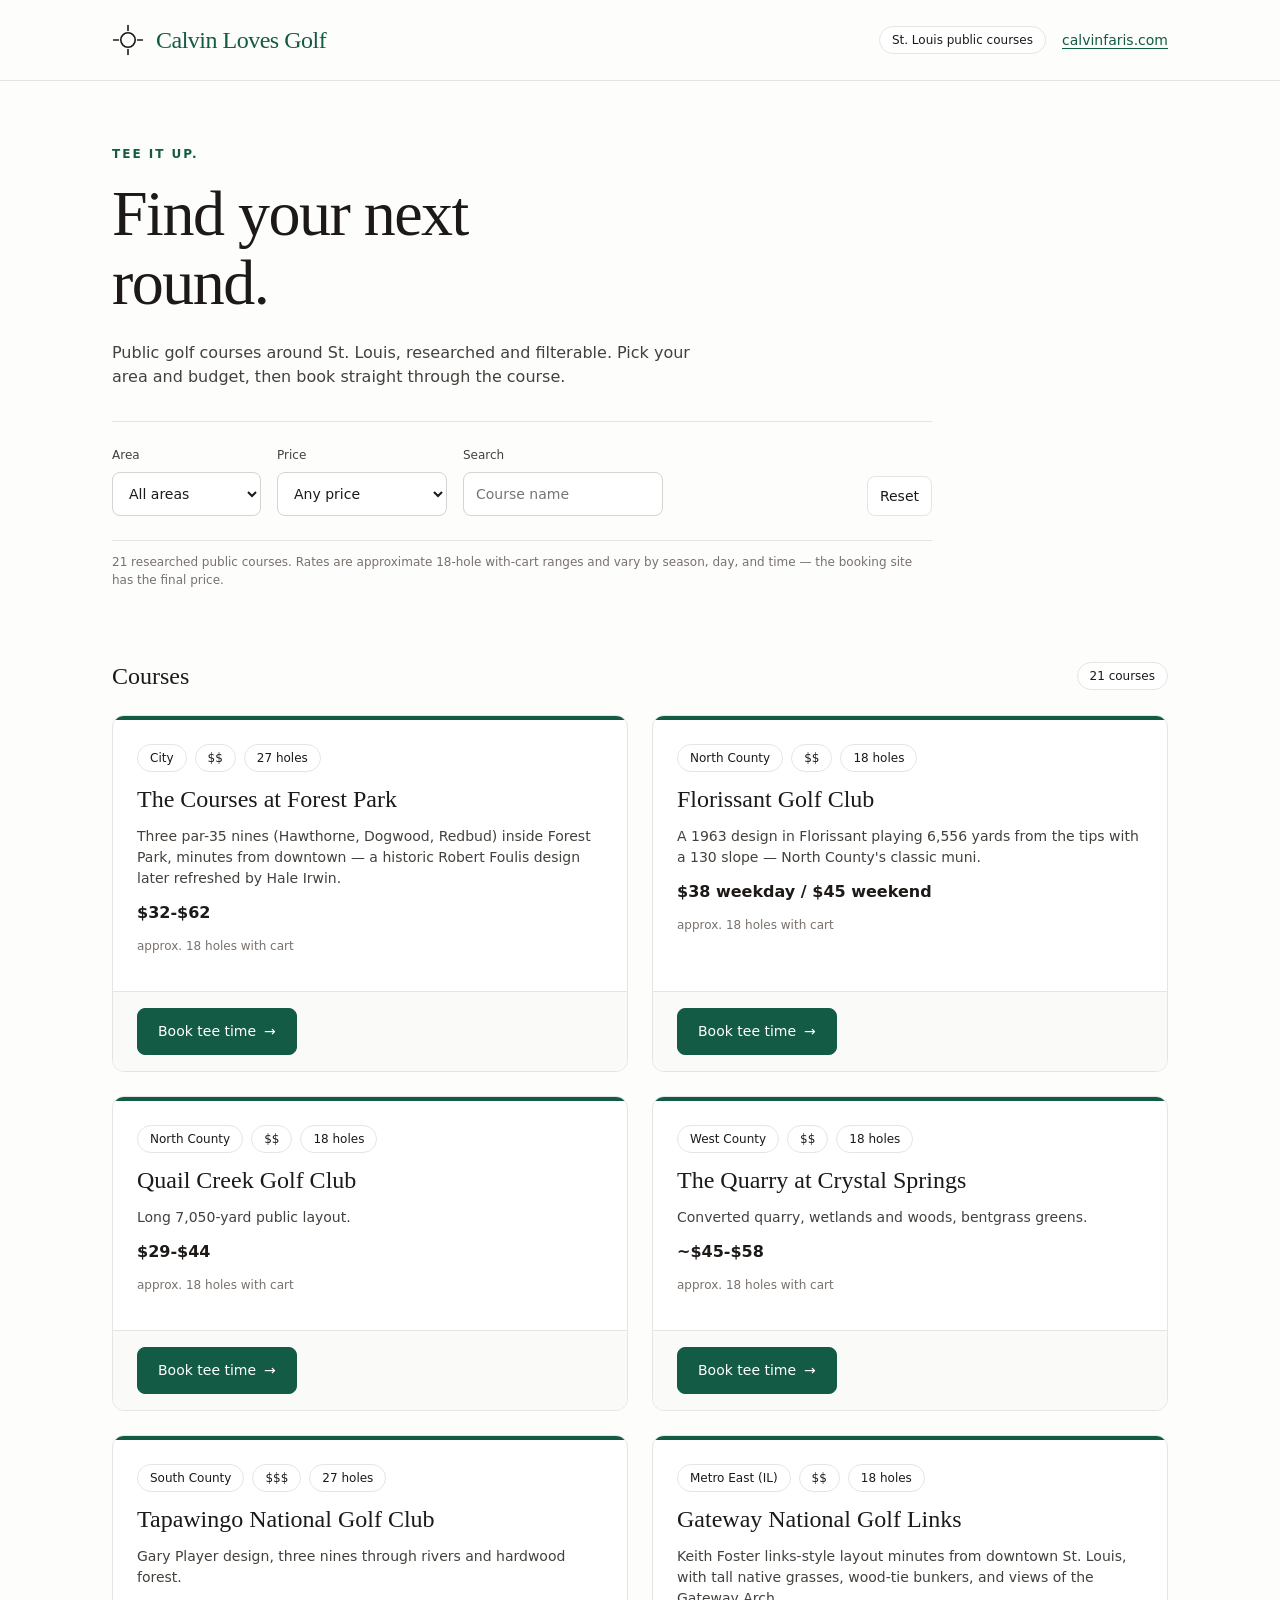
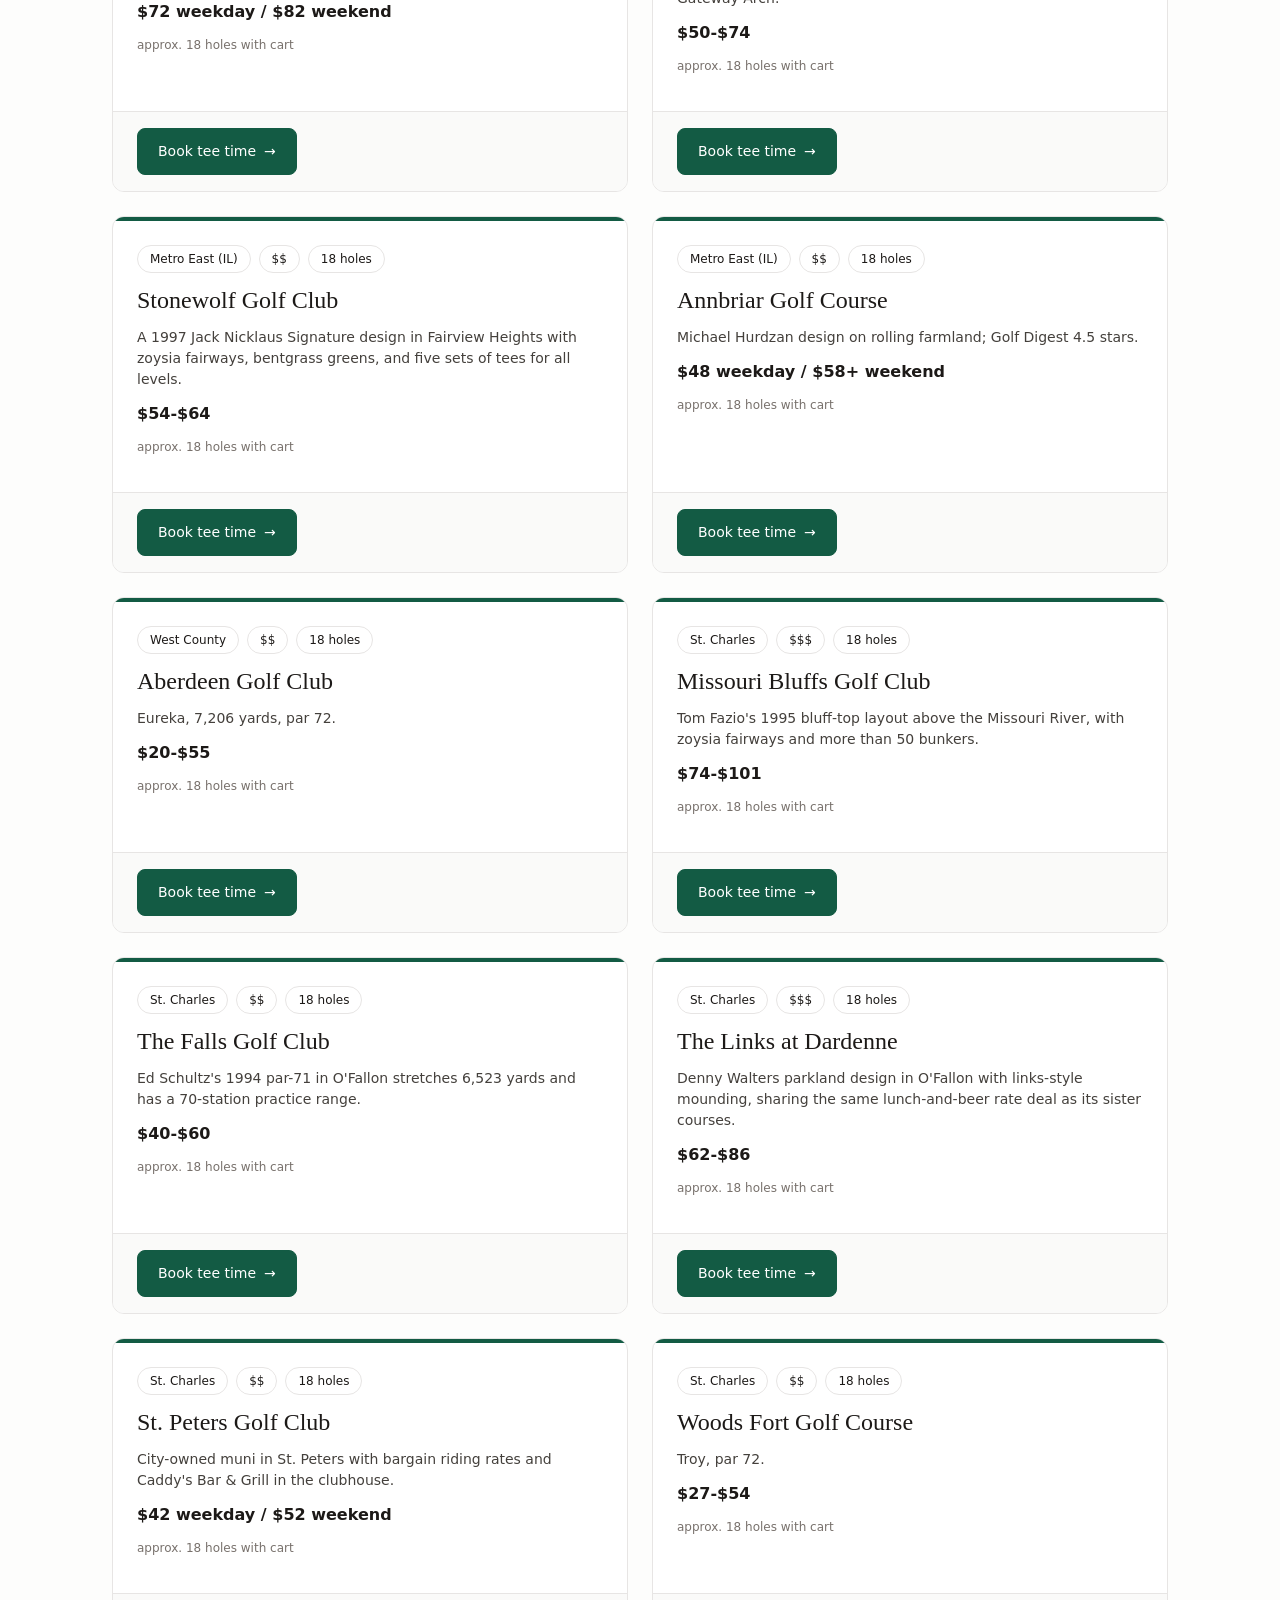
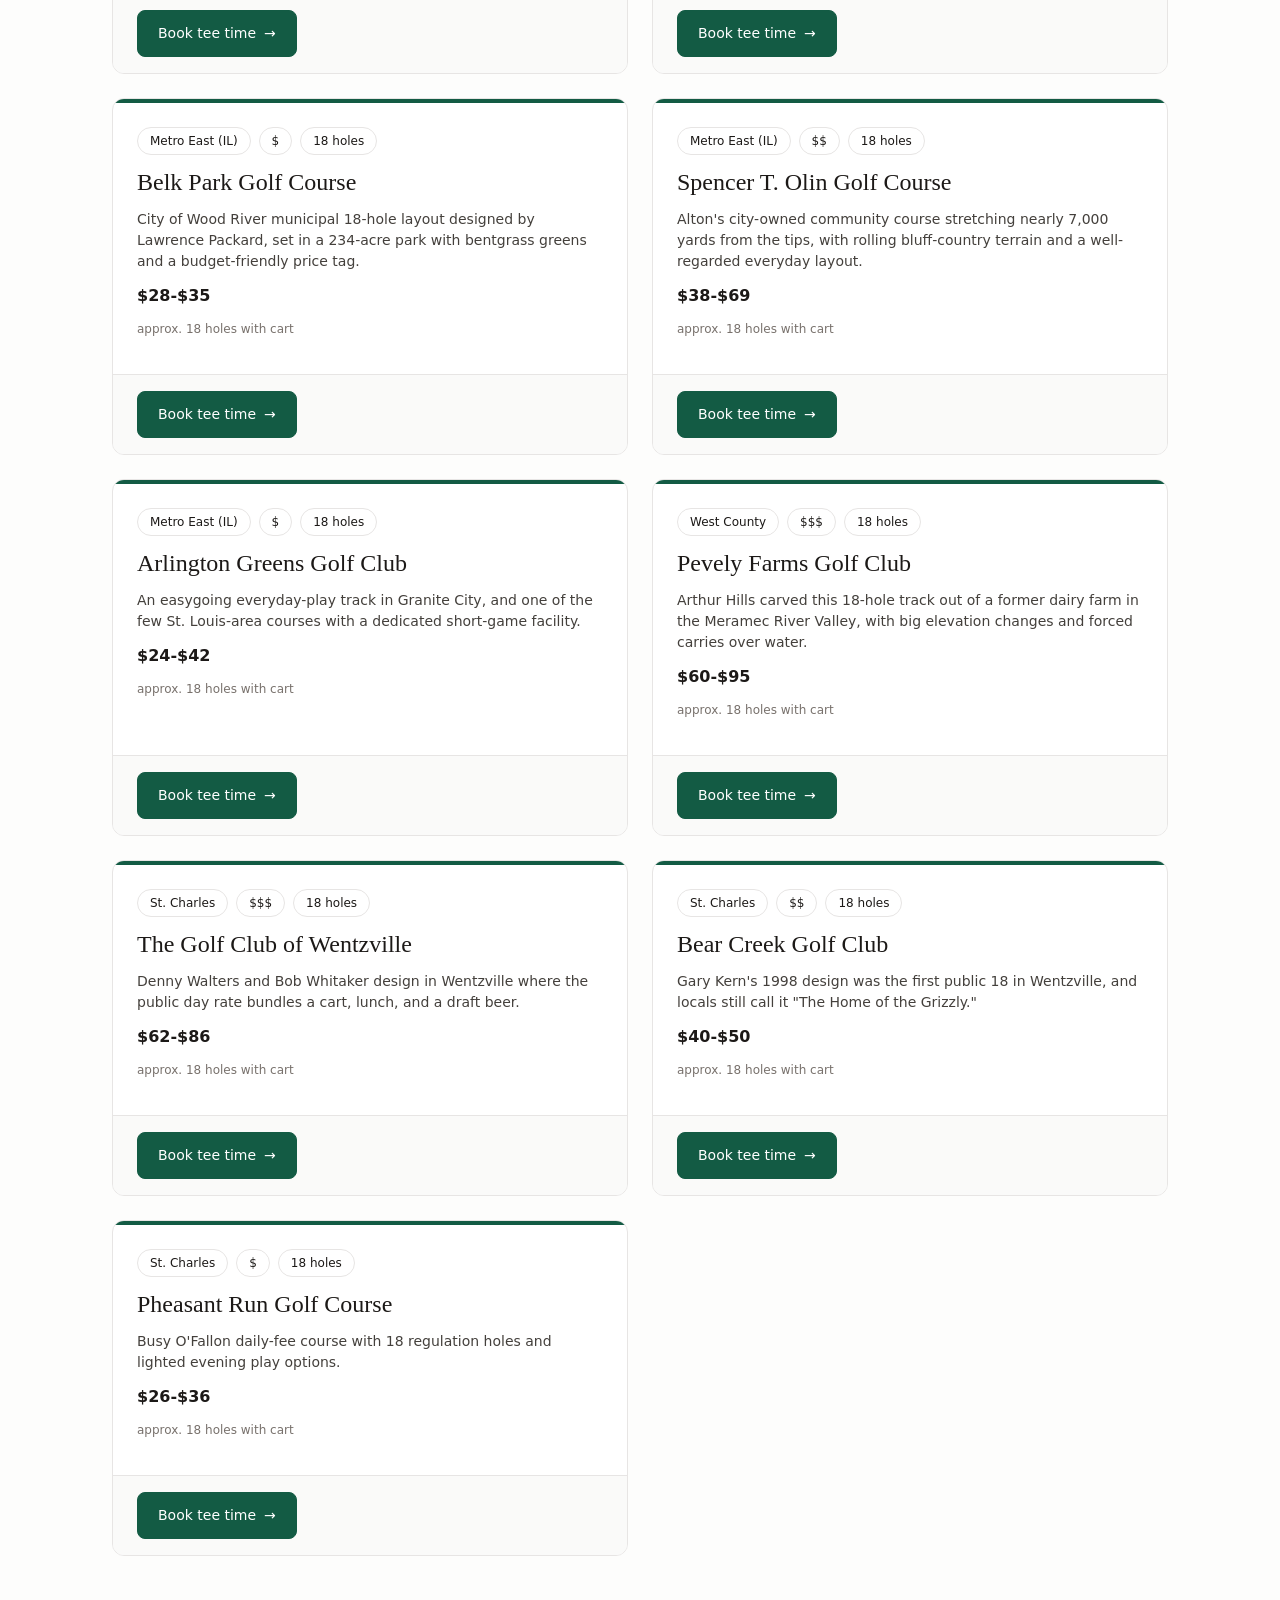
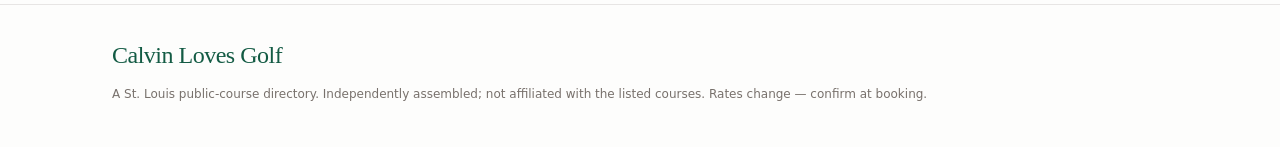
==== public/golf/index.html @ 2db75413 "Add St. Louis public golf course finder tab" ====
<!doctype html>
<html lang="en"><head><meta charset="utf-8"><meta name="viewport" content="width=device-width,initial-scale=1"><meta name="theme-color" content="#135b44"><meta name="description" content="Find public golf courses around St. Louis. Filter by area and price, then book your tee time."><title>Calvin Loves Golf — St. Louis public course finder</title><style>
:root{--bg-primary:#fdfdfc;--bg-secondary:#fafaf9;--bg-tertiary:#f5f5f4;--surface:#fff;--text-primary:#1c1917;--text-secondary:#44403c;--text-tertiary:#78716c;--border-primary-solid:#e7e5e4;--brand-primary:#135b44;--brand-primary-hover:#1d7559;--brand-secondary-solid:#cfe9e0;--font-body:Inter,ui-sans-serif,system-ui,sans-serif;--font-display:Georgia,ui-serif,serif;--radius-md:8px;--radius-lg:12px}
*{box-sizing:border-box}body{margin:0;background:var(--bg-primary);color:var(--text-primary);font-family:var(--font-body);font-size:16px;line-height:1.5}button,input,select{font:inherit}button,a,input,select{touch-action:manipulation}button{cursor:pointer}a{color:var(--brand-primary);text-underline-offset:3px}button:focus-visible,a:focus-visible,input:focus-visible,select:focus-visible{outline:3px solid #53a7d2;outline-offset:3px}[hidden]{display:none!important}.type-title-1{font-family:var(--font-display);font-size:clamp(36px,6vw,64px);line-height:1.08;font-weight:400;letter-spacing:-1.5px}.type-title-3{font-family:var(--font-display);font-size:24px;line-height:1.25;font-weight:400}.type-body{font-size:16px;line-height:1.5}.type-small{font-size:14px;line-height:1.5}.type-tiny{font-size:12px;line-height:1.5}.muted{color:var(--text-tertiary)}.wrap{max-width:1120px;margin:auto;padding:0 32px}.top{border-bottom:1px solid var(--border-primary-solid)}.nav{display:flex;justify-content:space-between;align-items:center;min-height:80px;gap:16px}.wordmark{font-family:var(--font-display);font-size:24px;color:var(--brand-primary);letter-spacing:-.5px}.logo{display:inline-flex;align-items:center;gap:12px}.logo svg{width:32px;height:32px}.nav-right{display:flex;align-items:center;gap:16px}.pill{display:inline-flex;align-items:center;border:1px solid var(--border-primary-solid);border-radius:999px;padding:4px 12px;font-size:12px;background:var(--surface)}.hero{padding:64px 0 40px;max-width:820px}.eyebrow{text-transform:uppercase;letter-spacing:2px;font-size:12px;font-weight:600;color:var(--brand-primary);margin:0 0 16px}.hero h1{margin:0 0 24px}.hero p.lead{max-width:600px;color:var(--text-secondary);margin:0 0 32px}.toolbar{padding:24px 0;border-top:1px solid var(--border-primary-solid);border-bottom:1px solid var(--border-primary-solid);display:flex;flex-wrap:wrap;gap:16px;align-items:end}.field{display:flex;flex-direction:column;gap:8px;font-size:12px;color:var(--text-secondary)}.field select,.field input{height:44px;border:1px solid #d6d3d1;border-radius:8px;background:white;padding:0 12px;font-size:14px;color:var(--text-primary)}.field input{min-width:200px}.toolbar .push{margin-left:auto}.btn{display:inline-flex;align-items:center;justify-content:center;gap:8px;padding:12px 20px;min-height:44px;border-radius:8px;border:1px solid var(--border-primary-solid);background:var(--surface);color:var(--text-primary);font-size:14px;font-weight:500;text-decoration:none}.btn.primary{background:var(--brand-primary);color:white;border-color:var(--brand-primary)}.btn.primary:hover{background:var(--brand-primary-hover)}.btn.small{padding:8px 12px;min-height:40px}.result-head{display:flex;align-items:center;justify-content:space-between;gap:16px;padding:32px 0 24px}.result-head h2{margin:0}.grid{display:grid;grid-template-columns:1fr 1fr;gap:24px;padding-bottom:48px}.card{display:flex;flex-direction:column;background:var(--surface);border:1px solid var(--border-primary-solid);border-radius:12px;overflow:hidden}.card-accent{height:4px;background:var(--brand-primary)}.card-content{padding:24px;flex:1}.card-top{display:flex;align-items:start;justify-content:space-between;gap:16px}.card h3{margin:12px 0 4px}.card .blurb{color:var(--text-secondary);font-size:14px;margin:12px 0}.rate{font-weight:600;margin:8px 0 0}.rate-note{font-size:12px;color:var(--text-tertiary)}.card footer{padding:16px 24px;border-top:1px solid var(--border-primary-solid);background:var(--bg-secondary)}.pills{display:flex;gap:8px;flex-wrap:wrap}.empty{padding:48px 24px;border:1px dashed #d6d3d1;border-radius:12px;text-align:center;margin-bottom:48px}.empty h3{margin:0 0 12px}.disclaimer{font-size:12px;color:var(--text-tertiary);margin:12px 0 0}.sitefooter{padding:32px 0;border-top:1px solid var(--border-primary-solid);color:var(--text-tertiary);font-size:12px}.sitefooter .wordmark{margin-bottom:8px}
@media(max-width:700px){.wrap{padding:0 20px}.hero{padding:40px 0 32px}.grid{grid-template-columns:1fr;gap:16px}.field{flex:1;min-width:130px}.toolbar .push{margin-left:0}.card-content{padding:20px}.card footer{padding:16px 20px}}
</style></head><body>
<header class="top"><div class="wrap nav"><div class="logo"><svg aria-hidden="true" viewBox="0 0 40 40" fill="none"><circle cx="20" cy="20" r="9" stroke="currentColor" stroke-width="2"/><path d="M20 2v6M20 32v6M2 20h6M32 20h6" stroke="currentColor" stroke-width="2" stroke-linecap="round"/></svg><span class="wordmark">Calvin Loves Golf</span></div><div class="nav-right"><span class="pill">St. Louis public courses</span><a href="/" class="type-small">calvinfaris.com</a></div></div></header>
<main class="wrap">
<section class="hero">
<p class="eyebrow">Tee it up.</p>
<h1 class="type-title-1">Find your next<br>round.</h1>
<p class="lead type-body">Public golf courses around St. Louis, researched and filterable. Pick your area and budget, then book straight through the course.</p>
<div class="toolbar" role="search" aria-label="Filter courses">
<label class="field">Area<select id="area"><option value="all">All areas</option><option>City</option><option>North County</option><option>West County</option><option>South County</option><option>St. Charles</option><option>Metro East (IL)</option></select></label>
<label class="field">Price<select id="price"><option value="all">Any price</option><option value="$">$ — under ~$35</option><option value="$$">$$ — ~$35–$65</option><option value="$$$">$$$ — over ~$65</option></select></label>
<label class="field">Search<input id="q" type="search" placeholder="Course name" autocomplete="off"></label>
<button id="reset" class="btn small push" type="button">Reset</button>
</div>
<p class="disclaimer">21 researched public courses. Rates are approximate 18-hole with-cart ranges and vary by season, day, and time — the booking site has the final price.</p>
</section>
<section aria-label="Golf course results">
<div class="result-head"><div><h2 class="type-title-3" id="results-title">Courses</h2></div><span id="count" class="pill"></span></div>
<div id="cards" class="grid"></div>
<div id="empty" class="empty" hidden><h3 class="type-title-3">Nothing matches just yet.</h3><p class="type-small muted">Try widening the area or price range.</p><p><button id="empty-reset" class="btn primary">Reset filters</button></p></div>
</section>
</main>
<footer class="sitefooter"><div class="wrap"><div class="wordmark">Calvin Loves Golf</div><p>A St. Louis public-course directory. Independently assembled; not affiliated with the listed courses. Rates change — confirm at booking.</p></div></footer>
<script>
const COURSES=[
{"name":"The Courses at Forest Park","area":"City","holes":27,"price_band":"$$","typical_rate":"$32-$62","blurb":"Three par-35 nines (Hawthorne, Dogwood, Redbud) inside Forest Park, minutes from downtown — a historic Robert Foulis design later refreshed by Hale Irwin.","booking_url":"https://arcisgolf.com/clubs/the_courses_at_forest_park/home"},
{"name":"Florissant Golf Club","area":"North County","holes":18,"price_band":"$$","typical_rate":"$38 weekday / $45 weekend","blurb":"A 1963 design in Florissant playing 6,556 yards from the tips with a 130 slope — North County's classic muni.","booking_url":"https://www.florissantgolfclub.com/tee-times/"},
{"name":"Quail Creek Golf Club","area":"North County","holes":18,"price_band":"$$","typical_rate":"$29-$44","blurb":"Long 7,050-yard public layout.","booking_url":"https://fairwayfinder.io/missouri/saint-louis/quail-creek-golf-club"},
{"name":"The Quarry at Crystal Springs","area":"West County","holes":18,"price_band":"$$","typical_rate":"~$45-$58","blurb":"Converted quarry, wetlands and woods, bentgrass greens.","booking_url":"http://www.quarrygc.com/"},
{"name":"Tapawingo National Golf Club","area":"South County","holes":27,"price_band":"$$$","typical_rate":"$72 weekday / $82 weekend","blurb":"Gary Player design, three nines through rivers and hardwood forest.","booking_url":"http://www.tapawingogolf.com/"},
{"name":"Gateway National Golf Links","area":"Metro East (IL)","holes":18,"price_band":"$$","typical_rate":"$50-$74","blurb":"Keith Foster links-style layout minutes from downtown St. Louis, with tall native grasses, wood-tie bunkers, and views of the Gateway Arch.","booking_url":"https://gatewaynational.com/golf/"},
{"name":"Stonewolf Golf Club","area":"Metro East (IL)","holes":18,"price_band":"$$","typical_rate":"$54-$64","blurb":"A 1997 Jack Nicklaus Signature design in Fairview Heights with zoysia fairways, bentgrass greens, and five sets of tees for all levels.","booking_url":"http://stonewolfgolf.com/"},
{"name":"Annbriar Golf Course","area":"Metro East (IL)","holes":18,"price_band":"$$","typical_rate":"$48 weekday / $58+ weekend","blurb":"Michael Hurdzan design on rolling farmland; Golf Digest 4.5 stars.","booking_url":"http://www.annbriar.com/"},
{"name":"Aberdeen Golf Club","area":"West County","holes":18,"price_band":"$$","typical_rate":"$20-$55","blurb":"Eureka, 7,206 yards, par 72.","booking_url":"http://www.golfnow.com/courses/-8576-aberdeen-golf-club-details"},
{"name":"Missouri Bluffs Golf Club","area":"St. Charles","holes":18,"price_band":"$$$","typical_rate":"$74-$101","blurb":"Tom Fazio's 1995 bluff-top layout above the Missouri River, with zoysia fairways and more than 50 bunkers.","booking_url":"https://www.mobluffs.com/golf/tee-times"},
{"name":"The Falls Golf Club","area":"St. Charles","holes":18,"price_band":"$$","typical_rate":"$40-$60","blurb":"Ed Schultz's 1994 par-71 in O'Fallon stretches 6,523 yards and has a 70-station practice range.","booking_url":"https://fallsgolf.com/pro-shop/"},
{"name":"The Links at Dardenne","area":"St. Charles","holes":18,"price_band":"$$$","typical_rate":"$62-$86","blurb":"Denny Walters parkland design in O'Fallon with links-style mounding, sharing the same lunch-and-beer rate deal as its sister courses.","booking_url":"https://linksatdardenne.com/tee-times/"},
{"name":"St. Peters Golf Club","area":"St. Charles","holes":18,"price_band":"$$","typical_rate":"$42 weekday / $52 weekend","blurb":"City-owned muni in St. Peters with bargain riding rates and Caddy's Bar & Grill in the clubhouse.","booking_url":"https://www.chronogolf.ca/club/st-peters-golf-course"},
{"name":"Woods Fort Golf Course","area":"St. Charles","holes":18,"price_band":"$$","typical_rate":"$27-$54","blurb":"Troy, par 72.","booking_url":"https://booking.woodsfortgolf.com/"},
{"name":"Belk Park Golf Course","area":"Metro East (IL)","holes":18,"price_band":"$","typical_rate":"$28-$35","blurb":"City of Wood River municipal 18-hole layout designed by Lawrence Packard, set in a 234-acre park with bentgrass greens and a budget-friendly price tag.","booking_url":"https://www.golflink.com/golf-courses/il/wood-river/belk-park-golf-course-313545/rates-tee-times"},
{"name":"Spencer T. Olin Golf Course","area":"Metro East (IL)","holes":18,"price_band":"$$","typical_rate":"$38-$69","blurb":"Alton's city-owned community course stretching nearly 7,000 yards from the tips, with rolling bluff-country terrain and a well-regarded everyday layout.","booking_url":"https://www.golfnow.com/tee-times/facility/4632-spencer-t-olin-community-golf-course/search"},
{"name":"Arlington Greens Golf Club","area":"Metro East (IL)","holes":18,"price_band":"$","typical_rate":"$24-$42","blurb":"An easygoing everyday-play track in Granite City, and one of the few St. Louis-area courses with a dedicated short-game facility.","booking_url":"https://www.golfnow.com/tee-times/facility/18094-arlington-greens-golf-course/search"},
{"name":"Pevely Farms Golf Club","area":"West County","holes":18,"price_band":"$$$","typical_rate":"$60-$95","blurb":"Arthur Hills carved this 18-hole track out of a former dairy farm in the Meramec River Valley, with big elevation changes and forced carries over water.","booking_url":"https://www.chronogolf.com/club/pevely-farms-golf-club"},
{"name":"The Golf Club of Wentzville","area":"St. Charles","holes":18,"price_band":"$$$","typical_rate":"$62-$86","blurb":"Denny Walters and Bob Whitaker design in Wentzville where the public day rate bundles a cart, lunch, and a draft beer.","booking_url":"https://www.gcofwentzville.com/golf/tee-times"},
{"name":"Bear Creek Golf Club","area":"St. Charles","holes":18,"price_band":"$$","typical_rate":"$40-$50","blurb":"Gary Kern's 1998 design was the first public 18 in Wentzville, and locals still call it \"The Home of the Grizzly.\"","booking_url":"http://www.bearcreekgolf.com/"},
{"name":"Pheasant Run Golf Course","area":"St. Charles","holes":18,"price_band":"$","typical_rate":"$26-$36","blurb":"Busy O'Fallon daily-fee course with 18 regulation holes and lighted evening play options.","booking_url":"https://www.teeoff.com/tee-times/facility/3852-pheasant-run-golf-course-mo/search"}
];
const cards=document.getElementById('cards'),empty=document.getElementById('empty'),count=document.getElementById('count');
const areaEl=document.getElementById('area'),priceEl=document.getElementById('price'),qEl=document.getElementById('q');
function esc(s){return String(s).replace(/[&<>"']/g,c=>({'&':'&amp;','<':'&lt;','>':'&gt;','"':'&quot;',"'":'&#39;'}[c]))}
function render(){
  const area=areaEl.value,price=priceEl.value,q=qEl.value.trim().toLowerCase();
  const list=COURSES.filter(c=>(area==='all'||c.area===area)&&(price==='all'||c.price_band===price)&&(!q||c.name.toLowerCase().includes(q)));
  count.textContent=list.length+' course'+(list.length===1?'':'s');
  empty.hidden=list.length>0;
  cards.innerHTML=list.map(c=>`<article class="card"><div class="card-accent"></div><div class="card-content"><div class="card-top"><div class="pills"><span class="pill">${esc(c.area)}</span><span class="pill">${esc(c.price_band)}</span><span class="pill">${c.holes} holes</span></div></div><h3 class="type-title-3">${esc(c.name)}</h3><p class="blurb">${esc(c.blurb)}</p><p class="rate">${esc(c.typical_rate)}</p><p class="rate-note">approx. 18 holes with cart</p></div><footer><a class="btn primary" href="${esc(c.booking_url)}" target="_blank" rel="noopener">Book tee time <span aria-hidden="true">&rarr;</span></a></footer></article>`).join('');
}
function reset(){areaEl.value='all';priceEl.value='all';qEl.value='';render()}
areaEl.addEventListener('change',render);priceEl.addEventListener('change',render);qEl.addEventListener('input',render);
document.getElementById('reset').addEventListener('click',reset);
document.getElementById('empty-reset').addEventListener('click',reset);
render();
</script>
</body></html>
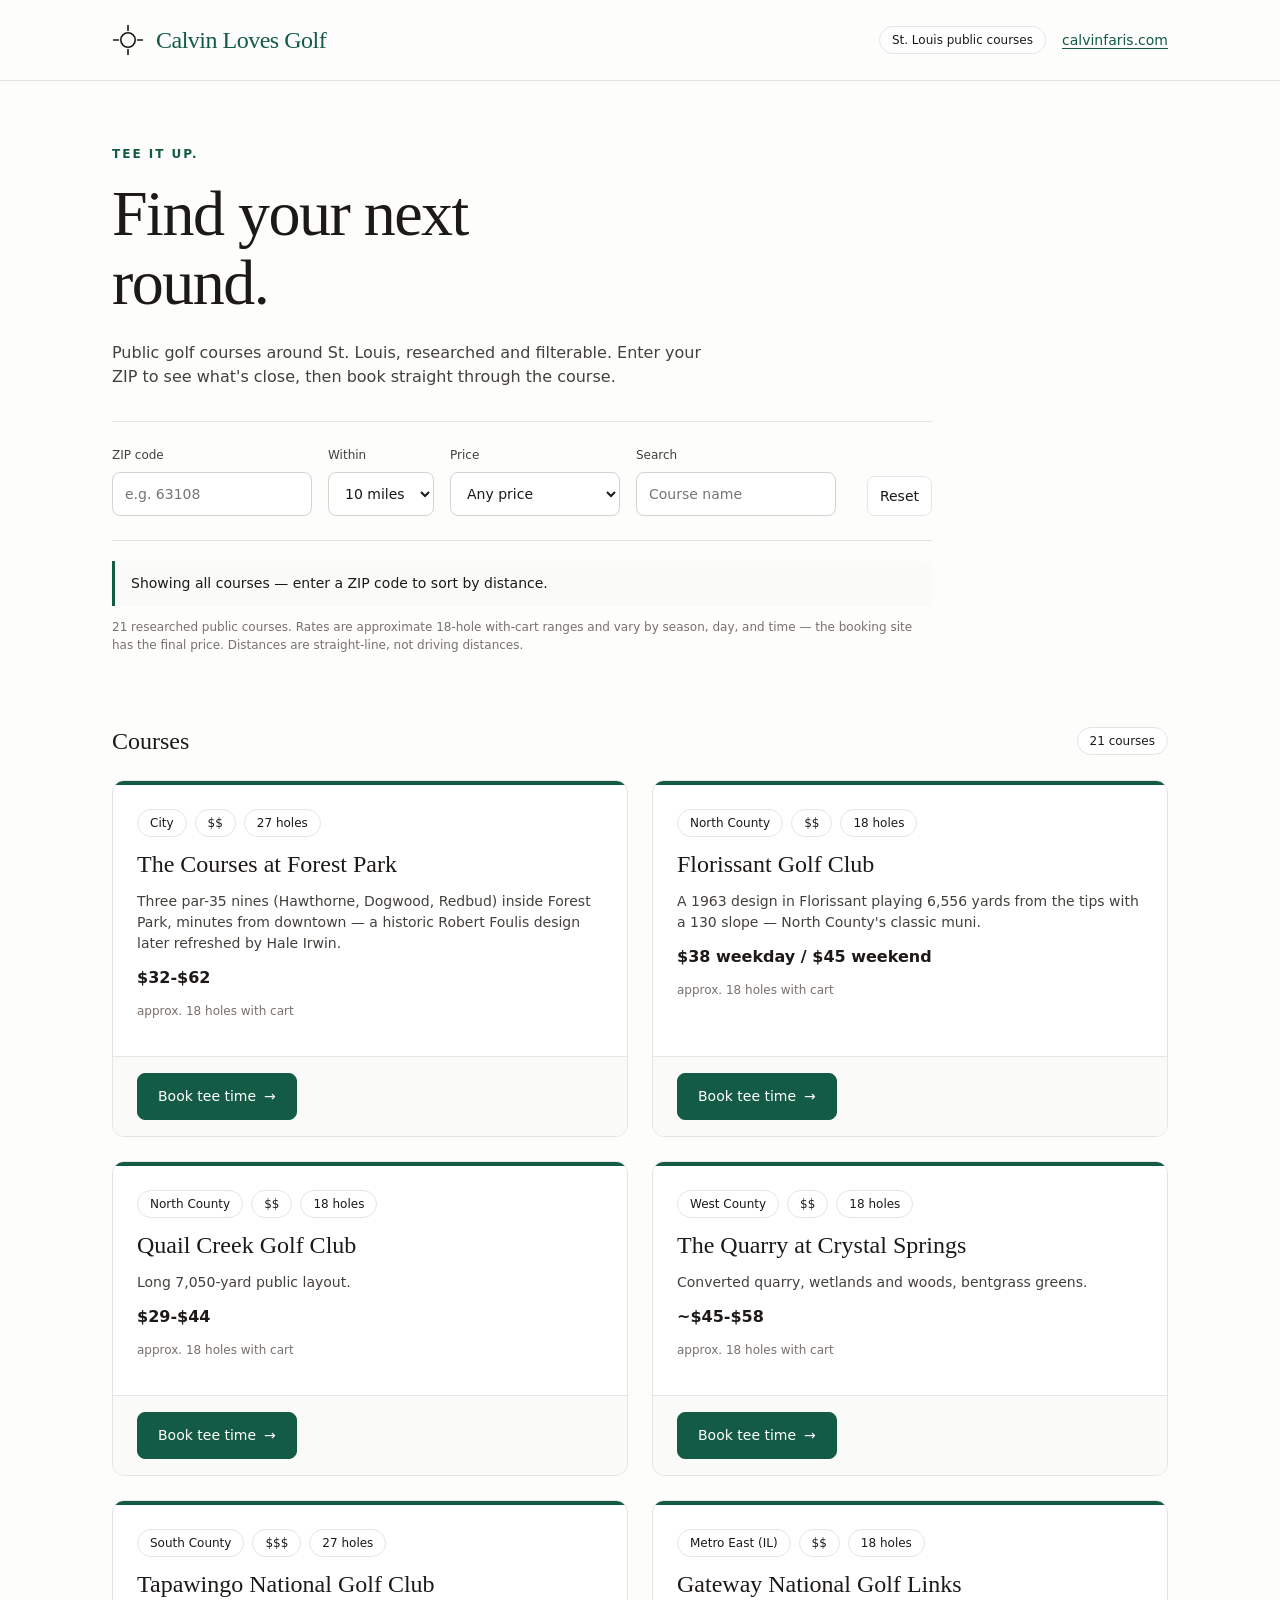
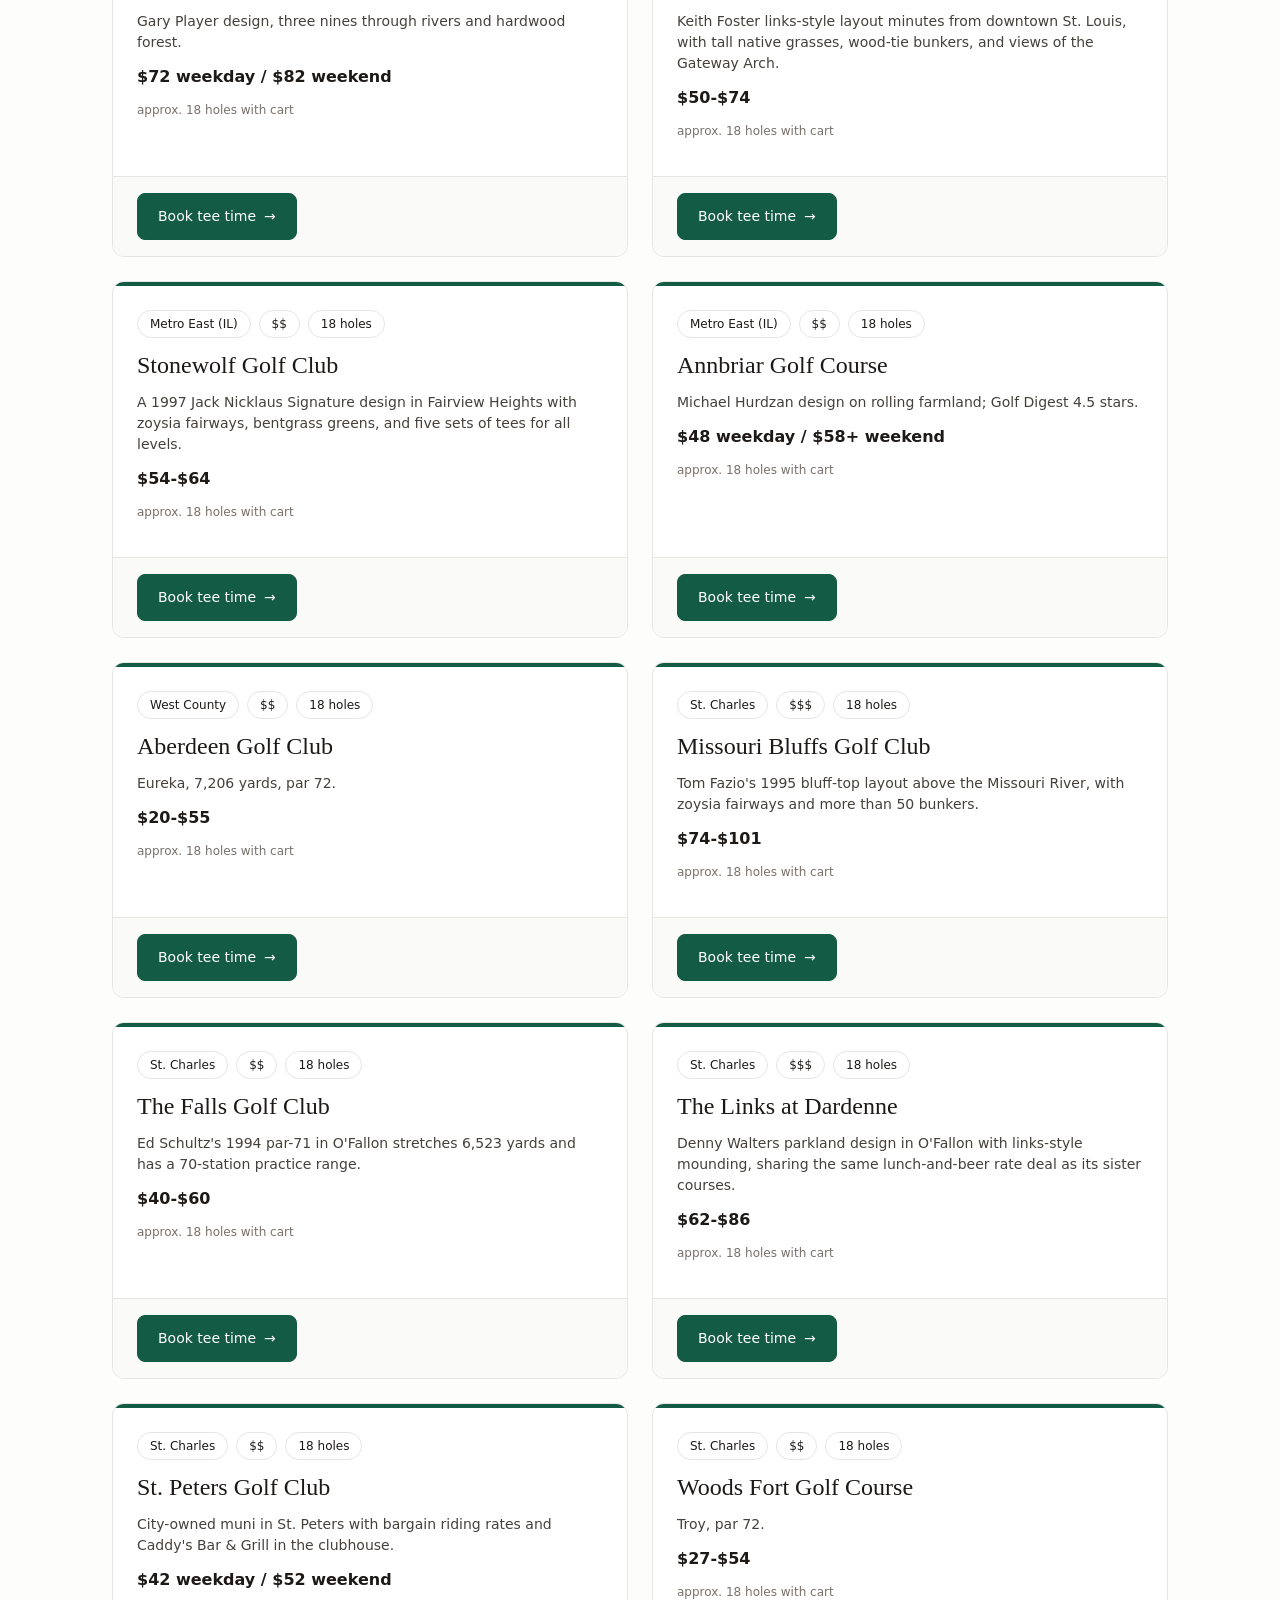
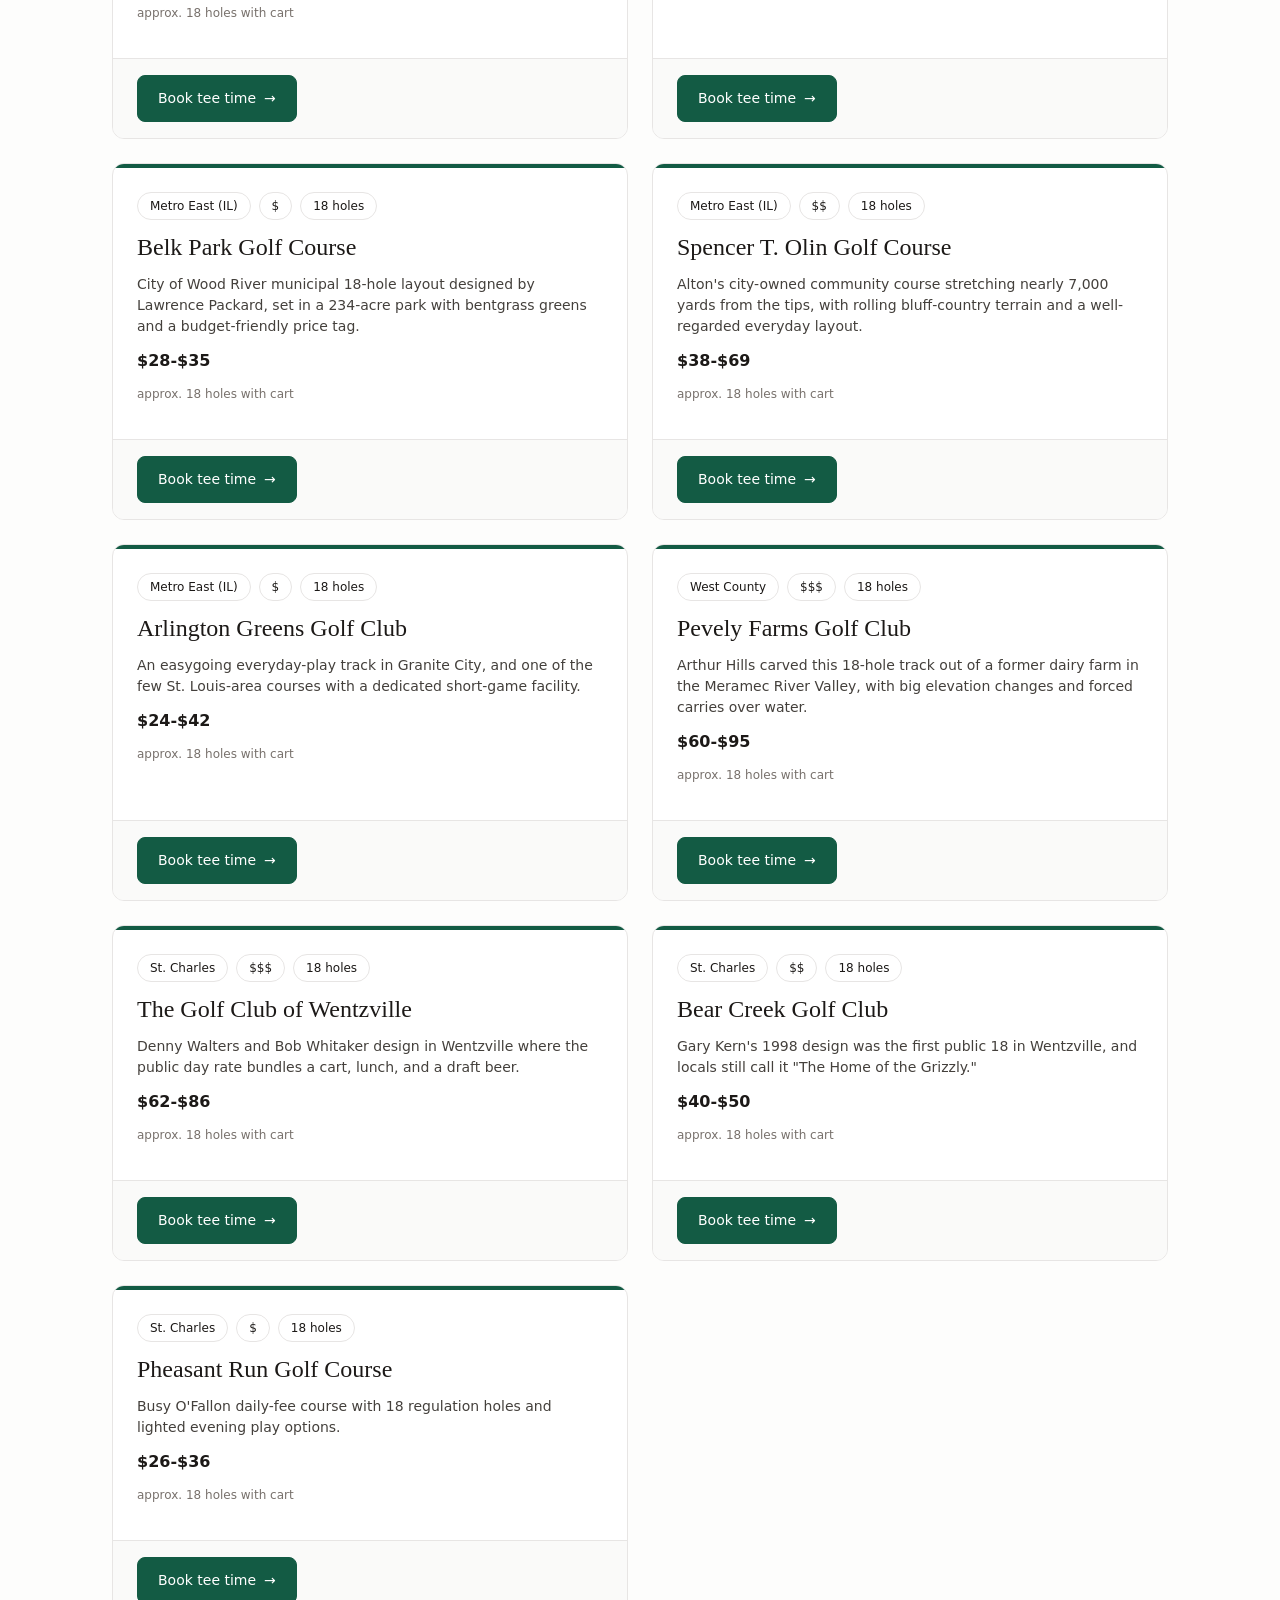
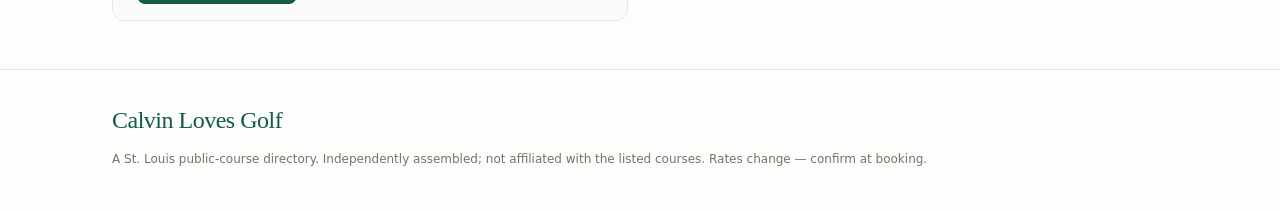
==== commit 3f9baddb: "Add ZIP code search with distance sorting to golf finder" ====
--- a/public/golf/index.html
+++ b/public/golf/index.html
@@ -1,7 +1,7 @@
 <!doctype html>
-<html lang="en"><head><meta charset="utf-8"><meta name="viewport" content="width=device-width,initial-scale=1"><meta name="theme-color" content="#135b44"><meta name="description" content="Find public golf courses around St. Louis. Filter by area and price, then book your tee time."><title>Calvin Loves Golf — St. Louis public course finder</title><style>
+<html lang="en"><head><meta charset="utf-8"><meta name="viewport" content="width=device-width,initial-scale=1"><meta name="theme-color" content="#135b44"><meta name="description" content="Find public golf courses around St. Louis. Search by ZIP code, filter by price, then book your tee time."><title>Calvin Loves Golf — St. Louis public course finder</title><style>
 :root{--bg-primary:#fdfdfc;--bg-secondary:#fafaf9;--bg-tertiary:#f5f5f4;--surface:#fff;--text-primary:#1c1917;--text-secondary:#44403c;--text-tertiary:#78716c;--border-primary-solid:#e7e5e4;--brand-primary:#135b44;--brand-primary-hover:#1d7559;--brand-secondary-solid:#cfe9e0;--font-body:Inter,ui-sans-serif,system-ui,sans-serif;--font-display:Georgia,ui-serif,serif;--radius-md:8px;--radius-lg:12px}
-*{box-sizing:border-box}body{margin:0;background:var(--bg-primary);color:var(--text-primary);font-family:var(--font-body);font-size:16px;line-height:1.5}button,input,select{font:inherit}button,a,input,select{touch-action:manipulation}button{cursor:pointer}a{color:var(--brand-primary);text-underline-offset:3px}button:focus-visible,a:focus-visible,input:focus-visible,select:focus-visible{outline:3px solid #53a7d2;outline-offset:3px}[hidden]{display:none!important}.type-title-1{font-family:var(--font-display);font-size:clamp(36px,6vw,64px);line-height:1.08;font-weight:400;letter-spacing:-1.5px}.type-title-3{font-family:var(--font-display);font-size:24px;line-height:1.25;font-weight:400}.type-body{font-size:16px;line-height:1.5}.type-small{font-size:14px;line-height:1.5}.type-tiny{font-size:12px;line-height:1.5}.muted{color:var(--text-tertiary)}.wrap{max-width:1120px;margin:auto;padding:0 32px}.top{border-bottom:1px solid var(--border-primary-solid)}.nav{display:flex;justify-content:space-between;align-items:center;min-height:80px;gap:16px}.wordmark{font-family:var(--font-display);font-size:24px;color:var(--brand-primary);letter-spacing:-.5px}.logo{display:inline-flex;align-items:center;gap:12px}.logo svg{width:32px;height:32px}.nav-right{display:flex;align-items:center;gap:16px}.pill{display:inline-flex;align-items:center;border:1px solid var(--border-primary-solid);border-radius:999px;padding:4px 12px;font-size:12px;background:var(--surface)}.hero{padding:64px 0 40px;max-width:820px}.eyebrow{text-transform:uppercase;letter-spacing:2px;font-size:12px;font-weight:600;color:var(--brand-primary);margin:0 0 16px}.hero h1{margin:0 0 24px}.hero p.lead{max-width:600px;color:var(--text-secondary);margin:0 0 32px}.toolbar{padding:24px 0;border-top:1px solid var(--border-primary-solid);border-bottom:1px solid var(--border-primary-solid);display:flex;flex-wrap:wrap;gap:16px;align-items:end}.field{display:flex;flex-direction:column;gap:8px;font-size:12px;color:var(--text-secondary)}.field select,.field input{height:44px;border:1px solid #d6d3d1;border-radius:8px;background:white;padding:0 12px;font-size:14px;color:var(--text-primary)}.field input{min-width:200px}.toolbar .push{margin-left:auto}.btn{display:inline-flex;align-items:center;justify-content:center;gap:8px;padding:12px 20px;min-height:44px;border-radius:8px;border:1px solid var(--border-primary-solid);background:var(--surface);color:var(--text-primary);font-size:14px;font-weight:500;text-decoration:none}.btn.primary{background:var(--brand-primary);color:white;border-color:var(--brand-primary)}.btn.primary:hover{background:var(--brand-primary-hover)}.btn.small{padding:8px 12px;min-height:40px}.result-head{display:flex;align-items:center;justify-content:space-between;gap:16px;padding:32px 0 24px}.result-head h2{margin:0}.grid{display:grid;grid-template-columns:1fr 1fr;gap:24px;padding-bottom:48px}.card{display:flex;flex-direction:column;background:var(--surface);border:1px solid var(--border-primary-solid);border-radius:12px;overflow:hidden}.card-accent{height:4px;background:var(--brand-primary)}.card-content{padding:24px;flex:1}.card-top{display:flex;align-items:start;justify-content:space-between;gap:16px}.card h3{margin:12px 0 4px}.card .blurb{color:var(--text-secondary);font-size:14px;margin:12px 0}.rate{font-weight:600;margin:8px 0 0}.rate-note{font-size:12px;color:var(--text-tertiary)}.card footer{padding:16px 24px;border-top:1px solid var(--border-primary-solid);background:var(--bg-secondary)}.pills{display:flex;gap:8px;flex-wrap:wrap}.empty{padding:48px 24px;border:1px dashed #d6d3d1;border-radius:12px;text-align:center;margin-bottom:48px}.empty h3{margin:0 0 12px}.disclaimer{font-size:12px;color:var(--text-tertiary);margin:12px 0 0}.sitefooter{padding:32px 0;border-top:1px solid var(--border-primary-solid);color:var(--text-tertiary);font-size:12px}.sitefooter .wordmark{margin-bottom:8px}
+*{box-sizing:border-box}body{margin:0;background:var(--bg-primary);color:var(--text-primary);font-family:var(--font-body);font-size:16px;line-height:1.5}button,input,select{font:inherit}button,a,input,select{touch-action:manipulation}button{cursor:pointer}a{color:var(--brand-primary);text-underline-offset:3px}button:focus-visible,a:focus-visible,input:focus-visible,select:focus-visible{outline:3px solid #53a7d2;outline-offset:3px}[hidden]{display:none!important}.type-title-1{font-family:var(--font-display);font-size:clamp(36px,6vw,64px);line-height:1.08;font-weight:400;letter-spacing:-1.5px}.type-title-3{font-family:var(--font-display);font-size:24px;line-height:1.25;font-weight:400}.type-body{font-size:16px;line-height:1.5}.type-small{font-size:14px;line-height:1.5}.type-tiny{font-size:12px;line-height:1.5}.muted{color:var(--text-tertiary)}.wrap{max-width:1120px;margin:auto;padding:0 32px}.top{border-bottom:1px solid var(--border-primary-solid)}.nav{display:flex;justify-content:space-between;align-items:center;min-height:80px;gap:16px}.wordmark{font-family:var(--font-display);font-size:24px;color:var(--brand-primary);letter-spacing:-.5px}.logo{display:inline-flex;align-items:center;gap:12px}.logo svg{width:32px;height:32px}.nav-right{display:flex;align-items:center;gap:16px}.pill{display:inline-flex;align-items:center;border:1px solid var(--border-primary-solid);border-radius:999px;padding:4px 12px;font-size:12px;background:var(--surface)}.hero{padding:64px 0 40px;max-width:820px}.eyebrow{text-transform:uppercase;letter-spacing:2px;font-size:12px;font-weight:600;color:var(--brand-primary);margin:0 0 16px}.hero h1{margin:0 0 24px}.hero p.lead{max-width:600px;color:var(--text-secondary);margin:0 0 32px}.toolbar{padding:24px 0;border-top:1px solid var(--border-primary-solid);border-bottom:1px solid var(--border-primary-solid);display:flex;flex-wrap:wrap;gap:16px;align-items:end}.field{display:flex;flex-direction:column;gap:8px;font-size:12px;color:var(--text-secondary)}.field select,.field input{height:44px;border:1px solid #d6d3d1;border-radius:8px;background:white;padding:0 12px;font-size:14px;color:var(--text-primary)}.field input{min-width:140px}.toolbar .push{margin-left:auto}.btn{display:inline-flex;align-items:center;justify-content:center;gap:8px;padding:12px 20px;min-height:44px;border-radius:8px;border:1px solid var(--border-primary-solid);background:var(--surface);color:var(--text-primary);font-size:14px;font-weight:500;text-decoration:none}.btn.primary{background:var(--brand-primary);color:white;border-color:var(--brand-primary)}.btn.primary:hover{background:var(--brand-primary-hover)}.btn.small{padding:8px 12px;min-height:40px}.result-head{display:flex;align-items:center;justify-content:space-between;gap:16px;padding:32px 0 24px}.result-head h2{margin:0}.grid{display:grid;grid-template-columns:1fr 1fr;gap:24px;padding-bottom:48px}.card{display:flex;flex-direction:column;background:var(--surface);border:1px solid var(--border-primary-solid);border-radius:12px;overflow:hidden}.card-accent{height:4px;background:var(--brand-primary)}.card-content{padding:24px;flex:1}.card h3{margin:12px 0 4px}.card .blurb{color:var(--text-secondary);font-size:14px;margin:12px 0}.rate{font-weight:600;margin:8px 0 0}.rate-note{font-size:12px;color:var(--text-tertiary)}.card footer{padding:16px 24px;border-top:1px solid var(--border-primary-solid);background:var(--bg-secondary)}.pills{display:flex;gap:8px;flex-wrap:wrap}.dist{font-size:12px;color:var(--brand-primary);font-weight:600;margin:8px 0 0}.empty{padding:48px 24px;border:1px dashed #d6d3d1;border-radius:12px;text-align:center;margin-bottom:48px}.empty h3{margin:0 0 12px}.disclaimer{font-size:12px;color:var(--text-tertiary);margin:12px 0 0}.notice{border-left:3px solid var(--brand-primary);padding:12px 16px;background:var(--bg-secondary);border-radius:0 8px 8px 0;font-size:14px;max-width:820px;margin-top:20px}.notice.error{border-color:#b45309}.sitefooter{padding:32px 0;border-top:1px solid var(--border-primary-solid);color:var(--text-tertiary);font-size:12px}.sitefooter .wordmark{margin-bottom:8px}
 @media(max-width:700px){.wrap{padding:0 20px}.hero{padding:40px 0 32px}.grid{grid-template-columns:1fr;gap:16px}.field{flex:1;min-width:130px}.toolbar .push{margin-left:0}.card-content{padding:20px}.card footer{padding:16px 20px}}
 </style></head><body>
 <header class="top"><div class="wrap nav"><div class="logo"><svg aria-hidden="true" viewBox="0 0 40 40" fill="none"><circle cx="20" cy="20" r="9" stroke="currentColor" stroke-width="2"/><path d="M20 2v6M20 32v6M2 20h6M32 20h6" stroke="currentColor" stroke-width="2" stroke-linecap="round"/></svg><span class="wordmark">Calvin Loves Golf</span></div><div class="nav-right"><span class="pill">St. Louis public courses</span><a href="/" class="type-small">calvinfaris.com</a></div></div></header>
@@ -9,58 +9,76 @@
 <section class="hero">
 <p class="eyebrow">Tee it up.</p>
 <h1 class="type-title-1">Find your next<br>round.</h1>
-<p class="lead type-body">Public golf courses around St. Louis, researched and filterable. Pick your area and budget, then book straight through the course.</p>
+<p class="lead type-body">Public golf courses around St. Louis, researched and filterable. Enter your ZIP to see what's close, then book straight through the course.</p>
 <div class="toolbar" role="search" aria-label="Filter courses">
-<label class="field">Area<select id="area"><option value="all">All areas</option><option>City</option><option>North County</option><option>West County</option><option>South County</option><option>St. Charles</option><option>Metro East (IL)</option></select></label>
+<label class="field">ZIP code<input id="zip" inputmode="numeric" maxlength="5" placeholder="e.g. 63108" autocomplete="postal-code"></label>
+<label class="field">Within<select id="radius"><option value="10">10 miles</option><option value="5">5 miles</option><option value="15">15 miles</option><option value="25">25 miles</option><option value="50">50 miles</option></select></label>
 <label class="field">Price<select id="price"><option value="all">Any price</option><option value="$">$ — under ~$35</option><option value="$$">$$ — ~$35–$65</option><option value="$$$">$$$ — over ~$65</option></select></label>
 <label class="field">Search<input id="q" type="search" placeholder="Course name" autocomplete="off"></label>
 <button id="reset" class="btn small push" type="button">Reset</button>
 </div>
-<p class="disclaimer">21 researched public courses. Rates are approximate 18-hole with-cart ranges and vary by season, day, and time — the booking site has the final price.</p>
+<div id="status" class="notice" role="status" aria-live="polite">Showing all courses — enter a ZIP code to sort by distance.</div>
+<p class="disclaimer">21 researched public courses. Rates are approximate 18-hole with-cart ranges and vary by season, day, and time — the booking site has the final price. Distances are straight-line, not driving distances.</p>
 </section>
 <section aria-label="Golf course results">
 <div class="result-head"><div><h2 class="type-title-3" id="results-title">Courses</h2></div><span id="count" class="pill"></span></div>
 <div id="cards" class="grid"></div>
-<div id="empty" class="empty" hidden><h3 class="type-title-3">Nothing matches just yet.</h3><p class="type-small muted">Try widening the area or price range.</p><p><button id="empty-reset" class="btn primary">Reset filters</button></p></div>
+<div id="empty" class="empty" hidden><h3 class="type-title-3">Nothing matches just yet.</h3><p class="type-small muted">Try a wider radius or a different price range.</p><p><button id="empty-reset" class="btn primary">Reset filters</button></p></div>
 </section>
 </main>
 <footer class="sitefooter"><div class="wrap"><div class="wordmark">Calvin Loves Golf</div><p>A St. Louis public-course directory. Independently assembled; not affiliated with the listed courses. Rates change — confirm at booking.</p></div></footer>
 <script>
 const COURSES=[
-{"name":"The Courses at Forest Park","area":"City","holes":27,"price_band":"$$","typical_rate":"$32-$62","blurb":"Three par-35 nines (Hawthorne, Dogwood, Redbud) inside Forest Park, minutes from downtown — a historic Robert Foulis design later refreshed by Hale Irwin.","booking_url":"https://arcisgolf.com/clubs/the_courses_at_forest_park/home"},
-{"name":"Florissant Golf Club","area":"North County","holes":18,"price_band":"$$","typical_rate":"$38 weekday / $45 weekend","blurb":"A 1963 design in Florissant playing 6,556 yards from the tips with a 130 slope — North County's classic muni.","booking_url":"https://www.florissantgolfclub.com/tee-times/"},
-{"name":"Quail Creek Golf Club","area":"North County","holes":18,"price_band":"$$","typical_rate":"$29-$44","blurb":"Long 7,050-yard public layout.","booking_url":"https://fairwayfinder.io/missouri/saint-louis/quail-creek-golf-club"},
-{"name":"The Quarry at Crystal Springs","area":"West County","holes":18,"price_band":"$$","typical_rate":"~$45-$58","blurb":"Converted quarry, wetlands and woods, bentgrass greens.","booking_url":"http://www.quarrygc.com/"},
-{"name":"Tapawingo National Golf Club","area":"South County","holes":27,"price_band":"$$$","typical_rate":"$72 weekday / $82 weekend","blurb":"Gary Player design, three nines through rivers and hardwood forest.","booking_url":"http://www.tapawingogolf.com/"},
-{"name":"Gateway National Golf Links","area":"Metro East (IL)","holes":18,"price_band":"$$","typical_rate":"$50-$74","blurb":"Keith Foster links-style layout minutes from downtown St. Louis, with tall native grasses, wood-tie bunkers, and views of the Gateway Arch.","booking_url":"https://gatewaynational.com/golf/"},
-{"name":"Stonewolf Golf Club","area":"Metro East (IL)","holes":18,"price_band":"$$","typical_rate":"$54-$64","blurb":"A 1997 Jack Nicklaus Signature design in Fairview Heights with zoysia fairways, bentgrass greens, and five sets of tees for all levels.","booking_url":"http://stonewolfgolf.com/"},
-{"name":"Annbriar Golf Course","area":"Metro East (IL)","holes":18,"price_band":"$$","typical_rate":"$48 weekday / $58+ weekend","blurb":"Michael Hurdzan design on rolling farmland; Golf Digest 4.5 stars.","booking_url":"http://www.annbriar.com/"},
-{"name":"Aberdeen Golf Club","area":"West County","holes":18,"price_band":"$$","typical_rate":"$20-$55","blurb":"Eureka, 7,206 yards, par 72.","booking_url":"http://www.golfnow.com/courses/-8576-aberdeen-golf-club-details"},
-{"name":"Missouri Bluffs Golf Club","area":"St. Charles","holes":18,"price_band":"$$$","typical_rate":"$74-$101","blurb":"Tom Fazio's 1995 bluff-top layout above the Missouri River, with zoysia fairways and more than 50 bunkers.","booking_url":"https://www.mobluffs.com/golf/tee-times"},
-{"name":"The Falls Golf Club","area":"St. Charles","holes":18,"price_band":"$$","typical_rate":"$40-$60","blurb":"Ed Schultz's 1994 par-71 in O'Fallon stretches 6,523 yards and has a 70-station practice range.","booking_url":"https://fallsgolf.com/pro-shop/"},
-{"name":"The Links at Dardenne","area":"St. Charles","holes":18,"price_band":"$$$","typical_rate":"$62-$86","blurb":"Denny Walters parkland design in O'Fallon with links-style mounding, sharing the same lunch-and-beer rate deal as its sister courses.","booking_url":"https://linksatdardenne.com/tee-times/"},
-{"name":"St. Peters Golf Club","area":"St. Charles","holes":18,"price_band":"$$","typical_rate":"$42 weekday / $52 weekend","blurb":"City-owned muni in St. Peters with bargain riding rates and Caddy's Bar & Grill in the clubhouse.","booking_url":"https://www.chronogolf.ca/club/st-peters-golf-course"},
-{"name":"Woods Fort Golf Course","area":"St. Charles","holes":18,"price_band":"$$","typical_rate":"$27-$54","blurb":"Troy, par 72.","booking_url":"https://booking.woodsfortgolf.com/"},
-{"name":"Belk Park Golf Course","area":"Metro East (IL)","holes":18,"price_band":"$","typical_rate":"$28-$35","blurb":"City of Wood River municipal 18-hole layout designed by Lawrence Packard, set in a 234-acre park with bentgrass greens and a budget-friendly price tag.","booking_url":"https://www.golflink.com/golf-courses/il/wood-river/belk-park-golf-course-313545/rates-tee-times"},
-{"name":"Spencer T. Olin Golf Course","area":"Metro East (IL)","holes":18,"price_band":"$$","typical_rate":"$38-$69","blurb":"Alton's city-owned community course stretching nearly 7,000 yards from the tips, with rolling bluff-country terrain and a well-regarded everyday layout.","booking_url":"https://www.golfnow.com/tee-times/facility/4632-spencer-t-olin-community-golf-course/search"},
-{"name":"Arlington Greens Golf Club","area":"Metro East (IL)","holes":18,"price_band":"$","typical_rate":"$24-$42","blurb":"An easygoing everyday-play track in Granite City, and one of the few St. Louis-area courses with a dedicated short-game facility.","booking_url":"https://www.golfnow.com/tee-times/facility/18094-arlington-greens-golf-course/search"},
-{"name":"Pevely Farms Golf Club","area":"West County","holes":18,"price_band":"$$$","typical_rate":"$60-$95","blurb":"Arthur Hills carved this 18-hole track out of a former dairy farm in the Meramec River Valley, with big elevation changes and forced carries over water.","booking_url":"https://www.chronogolf.com/club/pevely-farms-golf-club"},
-{"name":"The Golf Club of Wentzville","area":"St. Charles","holes":18,"price_band":"$$$","typical_rate":"$62-$86","blurb":"Denny Walters and Bob Whitaker design in Wentzville where the public day rate bundles a cart, lunch, and a draft beer.","booking_url":"https://www.gcofwentzville.com/golf/tee-times"},
-{"name":"Bear Creek Golf Club","area":"St. Charles","holes":18,"price_band":"$$","typical_rate":"$40-$50","blurb":"Gary Kern's 1998 design was the first public 18 in Wentzville, and locals still call it \"The Home of the Grizzly.\"","booking_url":"http://www.bearcreekgolf.com/"},
-{"name":"Pheasant Run Golf Course","area":"St. Charles","holes":18,"price_band":"$","typical_rate":"$26-$36","blurb":"Busy O'Fallon daily-fee course with 18 regulation holes and lighted evening play options.","booking_url":"https://www.teeoff.com/tee-times/facility/3852-pheasant-run-golf-course-mo/search"}
+{"name":"The Courses at Forest Park","area":"City","holes":27,"price_band":"$$","typical_rate":"$32-$62","blurb":"Three par-35 nines (Hawthorne, Dogwood, Redbud) inside Forest Park, minutes from downtown — a historic Robert Foulis design later refreshed by Hale Irwin.","booking_url":"https://arcisgolf.com/clubs/the_courses_at_forest_park/home","lat":38.64358,"lon":-90.29188},
+{"name":"Florissant Golf Club","area":"North County","holes":18,"price_band":"$$","typical_rate":"$38 weekday / $45 weekend","blurb":"A 1963 design in Florissant playing 6,556 yards from the tips with a 130 slope — North County's classic muni.","booking_url":"https://www.florissantgolfclub.com/tee-times/","lat":38.80533,"lon":-90.28373},
+{"name":"Quail Creek Golf Club","area":"North County","holes":18,"price_band":"$$","typical_rate":"$29-$44","blurb":"Long 7,050-yard public layout.","booking_url":"https://fairwayfinder.io/missouri/saint-louis/quail-creek-golf-club","lat":38.46877,"lon":-90.38203},
+{"name":"The Quarry at Crystal Springs","area":"West County","holes":18,"price_band":"$$","typical_rate":"~$45-$58","blurb":"Converted quarry, wetlands and woods, bentgrass greens.","booking_url":"http://www.quarrygc.com/","lat":38.72544,"lon":-90.47566},
+{"name":"Tapawingo National Golf Club","area":"South County","holes":27,"price_band":"$$$","typical_rate":"$72 weekday / $82 weekend","blurb":"Gary Player design, three nines through rivers and hardwood forest.","booking_url":"http://www.tapawingogolf.com/","lat":38.53135,"lon":-90.42929},
+{"name":"Gateway National Golf Links","area":"Metro East (IL)","holes":18,"price_band":"$$","typical_rate":"$50-$74","blurb":"Keith Foster links-style layout minutes from downtown St. Louis, with tall native grasses, wood-tie bunkers, and views of the Gateway Arch.","booking_url":"https://gatewaynational.com/golf/","lat":38.65868,"lon":-90.14296},
+{"name":"Stonewolf Golf Club","area":"Metro East (IL)","holes":18,"price_band":"$$","typical_rate":"$54-$64","blurb":"A 1997 Jack Nicklaus Signature design in Fairview Heights with zoysia fairways, bentgrass greens, and five sets of tees for all levels.","booking_url":"http://stonewolfgolf.com/","lat":38.61884,"lon":-89.994},
+{"name":"Annbriar Golf Course","area":"Metro East (IL)","holes":18,"price_band":"$$","typical_rate":"$48 weekday / $58+ weekend","blurb":"Michael Hurdzan design on rolling farmland; Golf Digest 4.5 stars.","booking_url":"http://www.annbriar.com/","lat":38.3512,"lon":-90.20053},
+{"name":"Aberdeen Golf Club","area":"West County","holes":18,"price_band":"$$","typical_rate":"$20-$55","blurb":"Eureka, 7,206 yards, par 72.","booking_url":"http://www.golfnow.com/courses/-8576-aberdeen-golf-club-details","lat":38.53479,"lon":-90.61844},
+{"name":"Missouri Bluffs Golf Club","area":"St. Charles","holes":18,"price_band":"$$$","typical_rate":"$74-$101","blurb":"Tom Fazio's 1995 bluff-top layout above the Missouri River, with zoysia fairways and more than 50 bunkers.","booking_url":"https://www.mobluffs.com/golf/tee-times","lat":38.69399,"lon":-90.67529},
+{"name":"The Falls Golf Club","area":"St. Charles","holes":18,"price_band":"$$","typical_rate":"$40-$60","blurb":"Ed Schultz's 1994 par-71 in O'Fallon stretches 6,523 yards and has a 70-station practice range.","booking_url":"https://fallsgolf.com/pro-shop/","lat":38.79301,"lon":-90.72321},
+{"name":"The Links at Dardenne","area":"St. Charles","holes":18,"price_band":"$$$","typical_rate":"$62-$86","blurb":"Denny Walters parkland design in O'Fallon with links-style mounding, sharing the same lunch-and-beer rate deal as its sister courses.","booking_url":"https://linksatdardenne.com/tee-times/","lat":38.74291,"lon":-90.71179},
+{"name":"St. Peters Golf Club","area":"St. Charles","holes":18,"price_band":"$$","typical_rate":"$42 weekday / $52 weekend","blurb":"City-owned muni in St. Peters with bargain riding rates and Caddy's Bar & Grill in the clubhouse.","booking_url":"https://www.chronogolf.ca/club/st-peters-golf-course","lat":38.79507,"lon":-90.64462},
+{"name":"Woods Fort Golf Course","area":"St. Charles","holes":18,"price_band":"$$","typical_rate":"$27-$54","blurb":"Troy, par 72.","booking_url":"https://booking.woodsfortgolf.com/","lat":38.99308,"lon":-90.97529},
+{"name":"Belk Park Golf Course","area":"Metro East (IL)","holes":18,"price_band":"$","typical_rate":"$28-$35","blurb":"City of Wood River municipal 18-hole layout designed by Lawrence Packard, set in a 234-acre park with bentgrass greens and a budget-friendly price tag.","booking_url":"https://www.golflink.com/golf-courses/il/wood-river/belk-park-golf-course-313545/rates-tee-times","lat":38.87023,"lon":-90.04501},
+{"name":"Spencer T. Olin Golf Course","area":"Metro East (IL)","holes":18,"price_band":"$$","typical_rate":"$38-$69","blurb":"Alton's city-owned community course stretching nearly 7,000 yards from the tips, with rolling bluff-country terrain and a well-regarded everyday layout.","booking_url":"https://www.golfnow.com/tee-times/facility/4632-spencer-t-olin-community-golf-course/search","lat":38.90329,"lon":-90.10423},
+{"name":"Arlington Greens Golf Club","area":"Metro East (IL)","holes":18,"price_band":"$","typical_rate":"$24-$42","blurb":"An easygoing everyday-play track in Granite City, and one of the few St. Louis-area courses with a dedicated short-game facility.","booking_url":"https://www.golfnow.com/tee-times/facility/18094-arlington-greens-golf-course/search","lat":38.70792,"lon":-90.03799},
+{"name":"Pevely Farms Golf Club","area":"West County","holes":18,"price_band":"$$$","typical_rate":"$60-$95","blurb":"Arthur Hills carved this 18-hole track out of a former dairy farm in the Meramec River Valley, with big elevation changes and forced carries over water.","booking_url":"https://www.chronogolf.com/club/pevely-farms-golf-club","lat":38.52581,"lon":-90.6001},
+{"name":"The Golf Club of Wentzville","area":"St. Charles","holes":18,"price_band":"$$$","typical_rate":"$62-$86","blurb":"Denny Walters and Bob Whitaker design in Wentzville where the public day rate bundles a cart, lunch, and a draft beer.","booking_url":"https://www.gcofwentzville.com/golf/tee-times","lat":38.79237,"lon":-90.89644},
+{"name":"Bear Creek Golf Club","area":"St. Charles","holes":18,"price_band":"$$","typical_rate":"$40-$50","blurb":"Gary Kern's 1998 design was the first public 18 in Wentzville, and locals still call it \"The Home of the Grizzly.\"","booking_url":"http://www.bearcreekgolf.com/","lat":38.8178,"lon":-90.89536},
+{"name":"Pheasant Run Golf Course","area":"St. Charles","holes":18,"price_band":"$","typical_rate":"$26-$36","blurb":"Busy O'Fallon daily-fee course with 18 regulation holes and lighted evening play options.","booking_url":"https://www.teeoff.com/tee-times/facility/3852-pheasant-run-golf-course-mo/search","lat":38.74073,"lon":-90.70395}
 ];
-const cards=document.getElementById('cards'),empty=document.getElementById('empty'),count=document.getElementById('count');
-const areaEl=document.getElementById('area'),priceEl=document.getElementById('price'),qEl=document.getElementById('q');
+const cards=document.getElementById('cards'),empty=document.getElementById('empty'),count=document.getElementById('count'),statusEl=document.getElementById('status');
+const zipEl=document.getElementById('zip'),radiusEl=document.getElementById('radius'),priceEl=document.getElementById('price'),qEl=document.getElementById('q');
+let userLoc=null,zipTimer=null;
 function esc(s){return String(s).replace(/[&<>"']/g,c=>({'&':'&amp;','<':'&lt;','>':'&gt;','"':'&quot;',"'":'&#39;'}[c]))}
+function miles(a,b,c,d){const R=3958.8,r=Math.PI/180,la1=a*r,la2=c*r,dl=(c-a)*r,do2=(d-b)*r;const h=Math.sin(dl/2)**2+Math.cos(la1)*Math.cos(la2)*Math.sin(do2/2)**2;return 2*R*Math.asin(Math.sqrt(h))}
 function render(){
-  const area=areaEl.value,price=priceEl.value,q=qEl.value.trim().toLowerCase();
-  const list=COURSES.filter(c=>(area==='all'||c.area===area)&&(price==='all'||c.price_band===price)&&(!q||c.name.toLowerCase().includes(q)));
+  const price=priceEl.value,q=qEl.value.trim().toLowerCase(),rad=parseFloat(radiusEl.value);
+  let list=COURSES.map(c=>{const o=Object.assign({},c);if(userLoc&&c.lat!=null){o.dist=miles(userLoc.lat,userLoc.lon,c.lat,c.lon)}return o});
+  list=list.filter(c=>(price==='all'||c.price_band===price)&&(!q||c.name.toLowerCase().includes(q)));
+  if(userLoc){list=list.filter(c=>c.dist==null||c.dist<=rad);list.sort((a,b)=>(a.dist??1e9)-(b.dist??1e9))}
   count.textContent=list.length+' course'+(list.length===1?'':'s');
   empty.hidden=list.length>0;
-  cards.innerHTML=list.map(c=>`<article class="card"><div class="card-accent"></div><div class="card-content"><div class="card-top"><div class="pills"><span class="pill">${esc(c.area)}</span><span class="pill">${esc(c.price_band)}</span><span class="pill">${c.holes} holes</span></div></div><h3 class="type-title-3">${esc(c.name)}</h3><p class="blurb">${esc(c.blurb)}</p><p class="rate">${esc(c.typical_rate)}</p><p class="rate-note">approx. 18 holes with cart</p></div><footer><a class="btn primary" href="${esc(c.booking_url)}" target="_blank" rel="noopener">Book tee time <span aria-hidden="true">&rarr;</span></a></footer></article>`).join('');
+  cards.innerHTML=list.map(c=>`<article class="card"><div class="card-accent"></div><div class="card-content"><div class="pills"><span class="pill">${esc(c.area)}</span><span class="pill">${esc(c.price_band)}</span><span class="pill">${c.holes} holes</span></div><h3 class="type-title-3">${esc(c.name)}</h3>${c.dist!=null?`<p class="dist">${c.dist.toFixed(1)} miles away</p>`:''}<p class="blurb">${esc(c.blurb)}</p><p class="rate">${esc(c.typical_rate)}</p><p class="rate-note">approx. 18 holes with cart</p></div><footer><a class="btn primary" href="${esc(c.booking_url)}" target="_blank" rel="noopener">Book tee time <span aria-hidden="true">&rarr;</span></a></footer></article>`).join('');
 }
-function reset(){areaEl.value='all';priceEl.value='all';qEl.value='';render()}
-areaEl.addEventListener('change',render);priceEl.addEventListener('change',render);qEl.addEventListener('input',render);
+async function geocodeZip(){
+  const z=zipEl.value.trim();
+  if(!/^\d{5}$/.test(z)){userLoc=null;statusEl.textContent='Showing all courses — enter a ZIP code to sort by distance.';statusEl.classList.remove('error');render();return}
+  statusEl.textContent='Looking up '+z+'…';statusEl.classList.remove('error');
+  try{
+    const r=await fetch('https://nominatim.openstreetmap.org/search?format=json&countrycodes=us&postalcode='+z,{headers:{'Accept':'application/json'}});
+    const j=await r.json();
+    if(j&&j.length){userLoc={lat:parseFloat(j[0].lat),lon:parseFloat(j[0].lon)};const label=j[0].display_name.split(',').slice(0,2).join(',');statusEl.textContent='Showing courses near '+label+'.';render()}
+    else{userLoc=null;statusEl.textContent='Could not find ZIP '+esc(z)+'. Showing all courses.';statusEl.classList.add('error');render()}
+  }catch(e){userLoc=null;statusEl.textContent='ZIP lookup failed — showing all courses.';statusEl.classList.add('error');render()}
+}
+function reset(){zipEl.value='';radiusEl.value='10';priceEl.value='all';qEl.value='';userLoc=null;statusEl.textContent='Showing all courses — enter a ZIP code to sort by distance.';statusEl.classList.remove('error');render()}
+zipEl.addEventListener('input',()=>{clearTimeout(zipTimer);zipTimer=setTimeout(geocodeZip,600)});
+radiusEl.addEventListener('change',render);priceEl.addEventListener('change',render);qEl.addEventListener('input',render);
 document.getElementById('reset').addEventListener('click',reset);
 document.getElementById('empty-reset').addEventListener('click',reset);
 render();
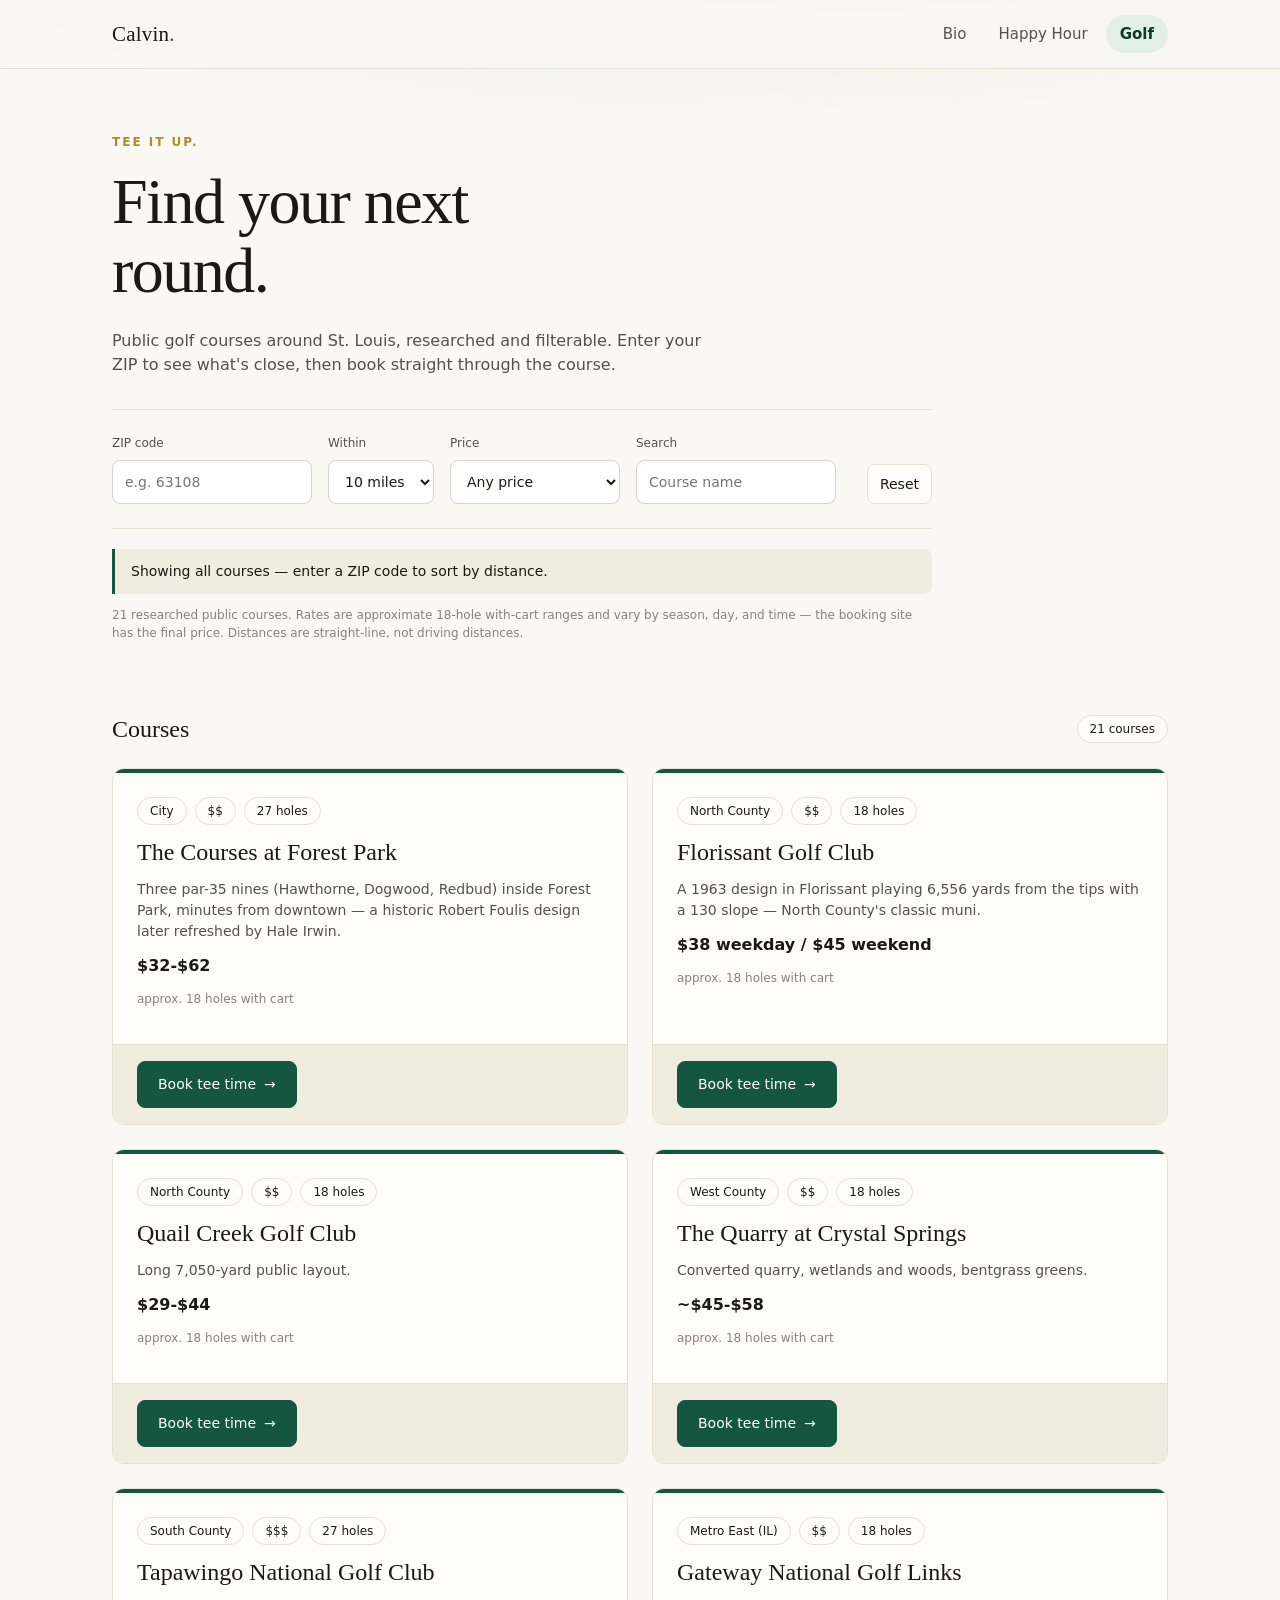
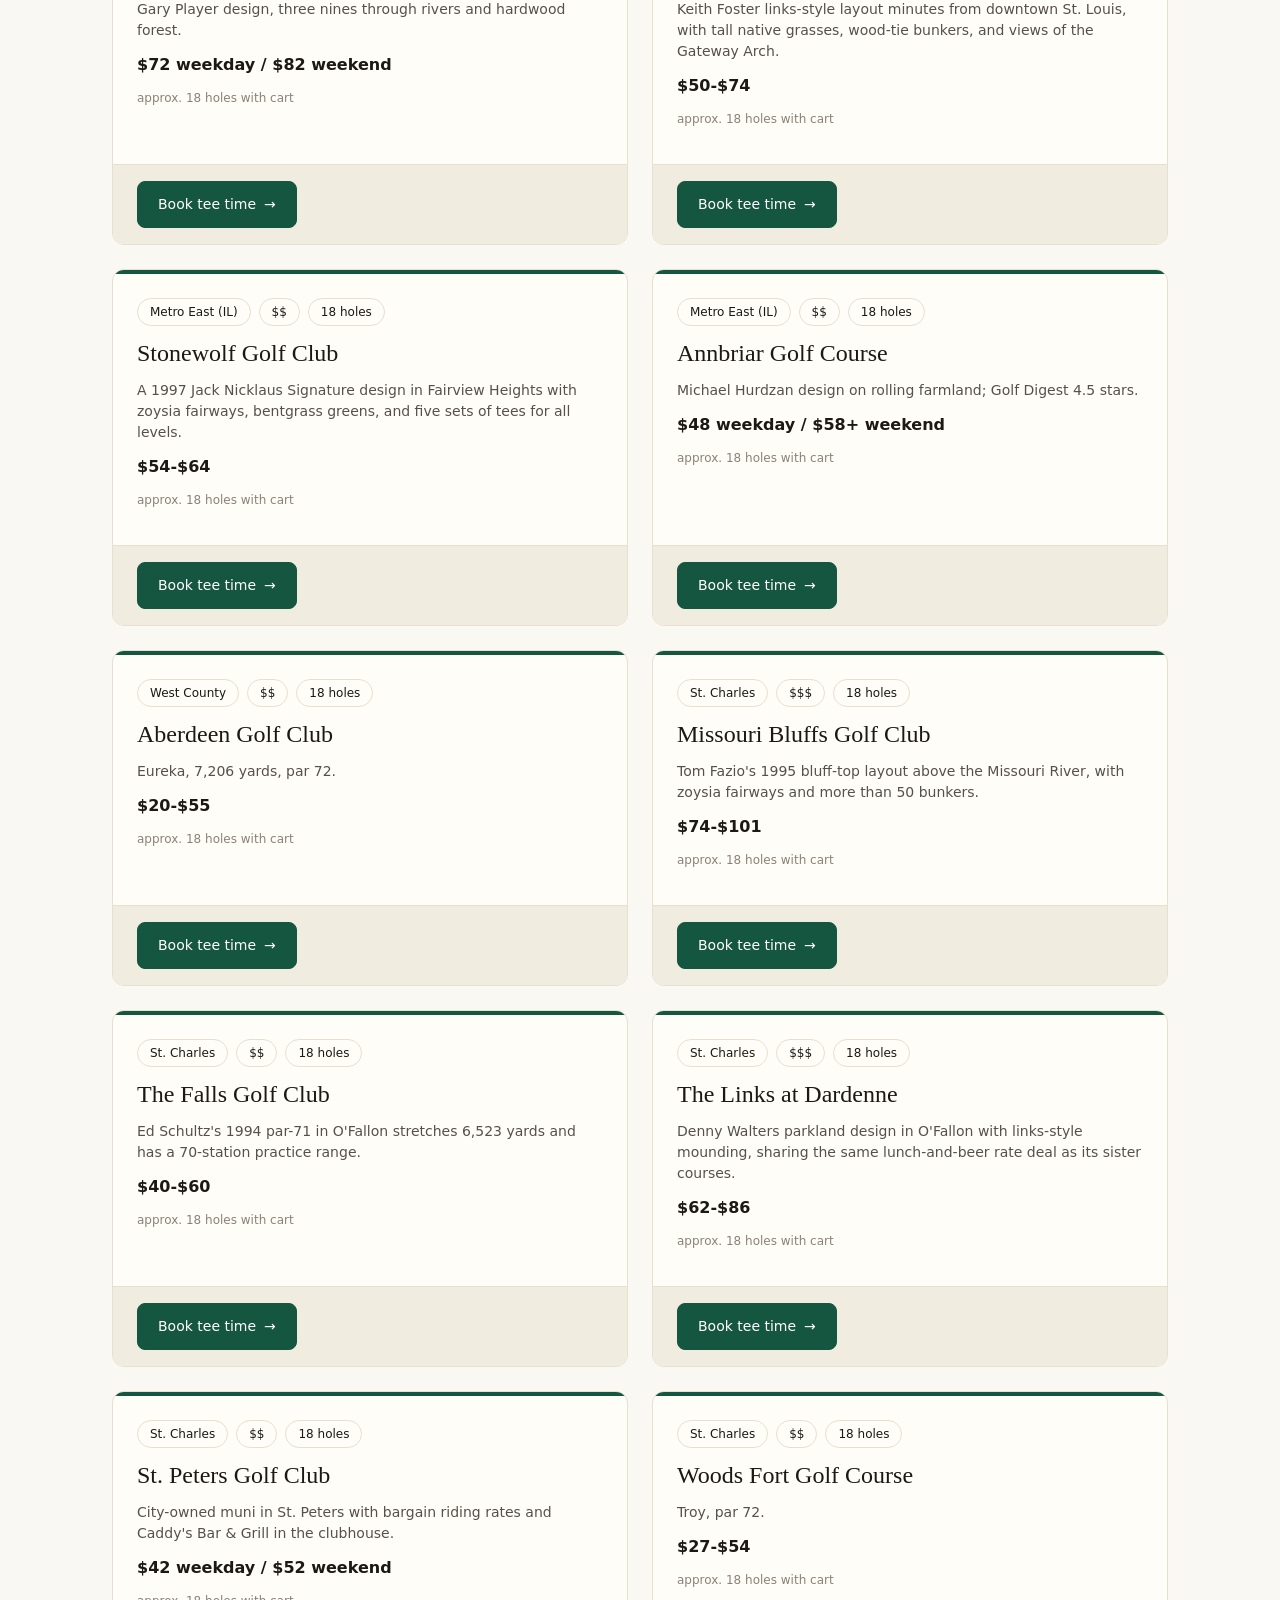
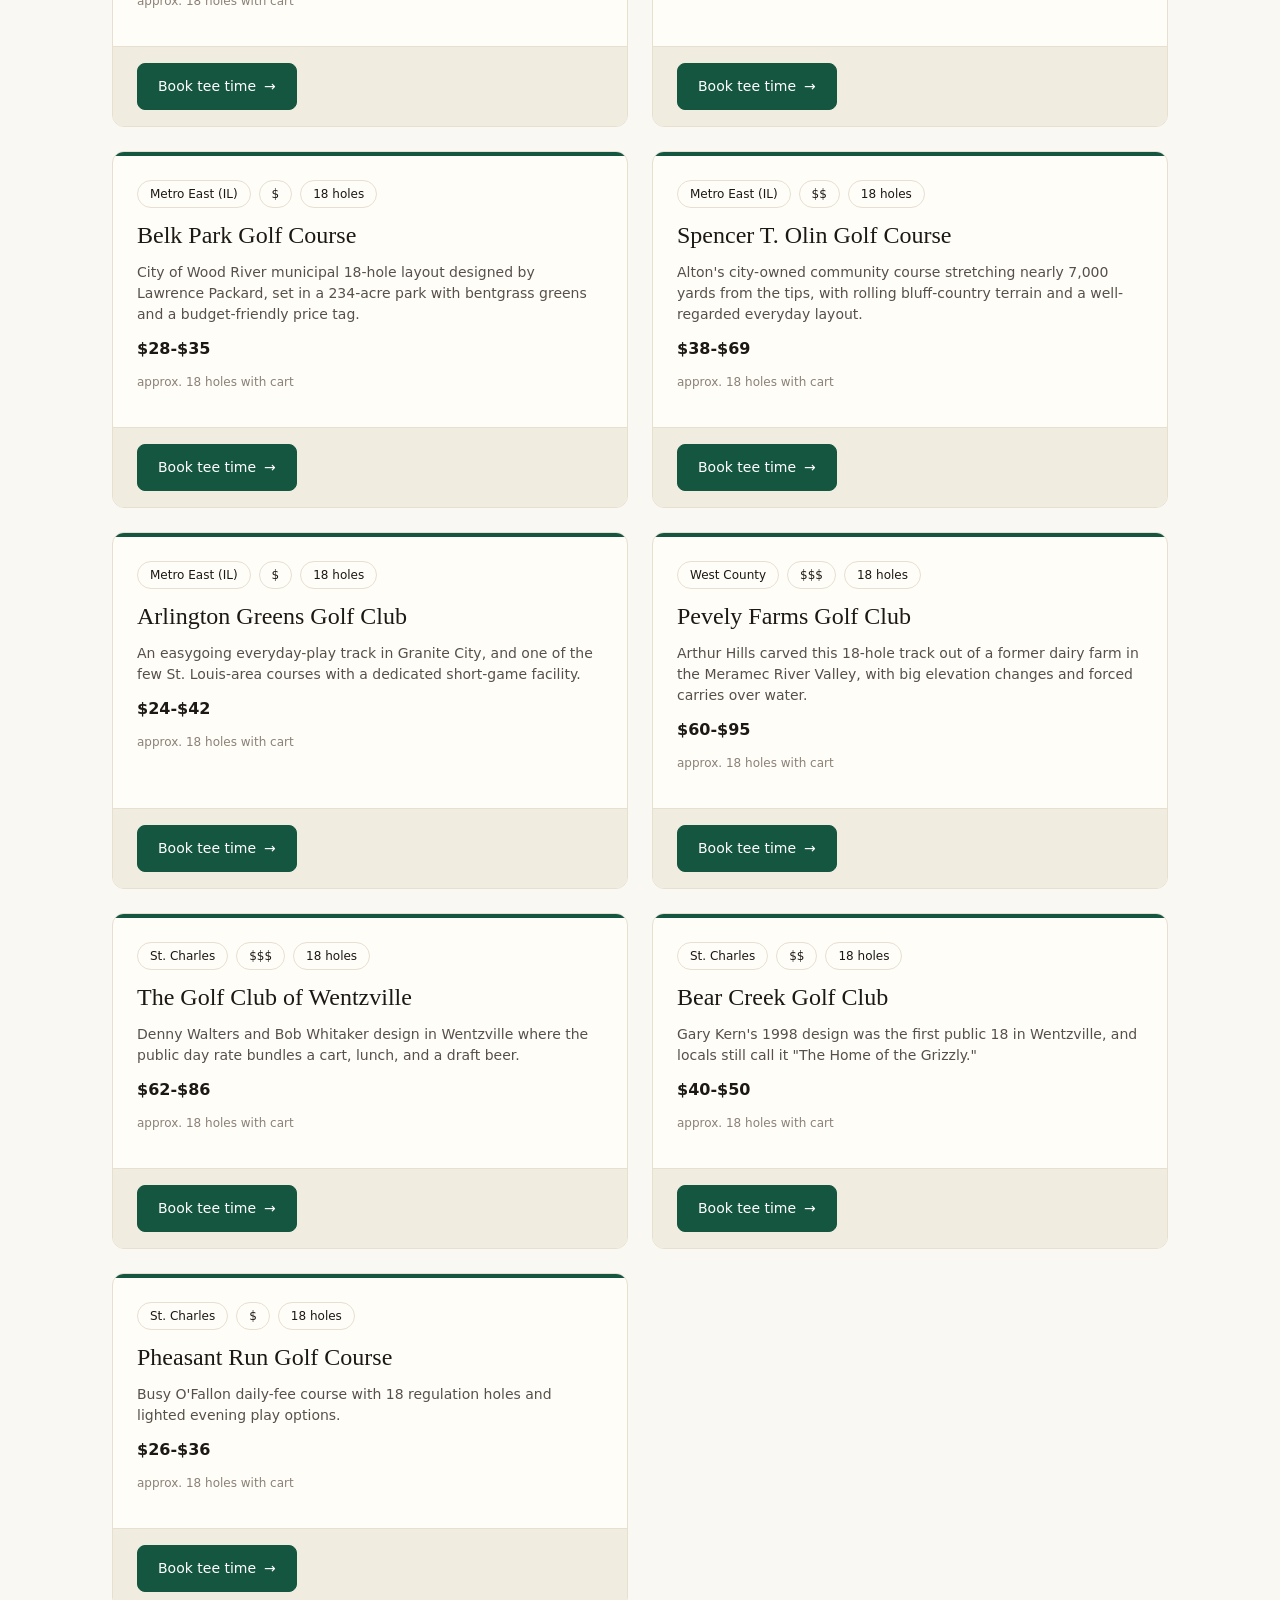
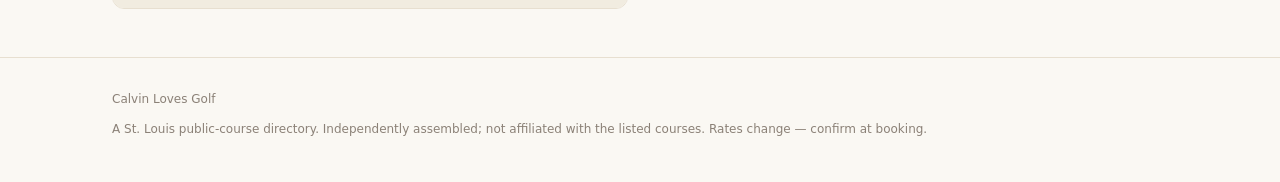
==== commit 0616fc11: "Unify golf page design with main site + shared tab nav" ====
--- a/public/golf/index.html
+++ b/public/golf/index.html
@@ -1,10 +1,11 @@
 <!doctype html>
 <html lang="en"><head><meta charset="utf-8"><meta name="viewport" content="width=device-width,initial-scale=1"><meta name="theme-color" content="#135b44"><meta name="description" content="Find public golf courses around St. Louis. Search by ZIP code, filter by price, then book your tee time."><title>Calvin Loves Golf — St. Louis public course finder</title><style>
-:root{--bg-primary:#fdfdfc;--bg-secondary:#fafaf9;--bg-tertiary:#f5f5f4;--surface:#fff;--text-primary:#1c1917;--text-secondary:#44403c;--text-tertiary:#78716c;--border-primary-solid:#e7e5e4;--brand-primary:#135b44;--brand-primary-hover:#1d7559;--brand-secondary-solid:#cfe9e0;--font-body:Inter,ui-sans-serif,system-ui,sans-serif;--font-display:Georgia,ui-serif,serif;--radius-md:8px;--radius-lg:12px}
-*{box-sizing:border-box}body{margin:0;background:var(--bg-primary);color:var(--text-primary);font-family:var(--font-body);font-size:16px;line-height:1.5}button,input,select{font:inherit}button,a,input,select{touch-action:manipulation}button{cursor:pointer}a{color:var(--brand-primary);text-underline-offset:3px}button:focus-visible,a:focus-visible,input:focus-visible,select:focus-visible{outline:3px solid #53a7d2;outline-offset:3px}[hidden]{display:none!important}.type-title-1{font-family:var(--font-display);font-size:clamp(36px,6vw,64px);line-height:1.08;font-weight:400;letter-spacing:-1.5px}.type-title-3{font-family:var(--font-display);font-size:24px;line-height:1.25;font-weight:400}.type-body{font-size:16px;line-height:1.5}.type-small{font-size:14px;line-height:1.5}.type-tiny{font-size:12px;line-height:1.5}.muted{color:var(--text-tertiary)}.wrap{max-width:1120px;margin:auto;padding:0 32px}.top{border-bottom:1px solid var(--border-primary-solid)}.nav{display:flex;justify-content:space-between;align-items:center;min-height:80px;gap:16px}.wordmark{font-family:var(--font-display);font-size:24px;color:var(--brand-primary);letter-spacing:-.5px}.logo{display:inline-flex;align-items:center;gap:12px}.logo svg{width:32px;height:32px}.nav-right{display:flex;align-items:center;gap:16px}.pill{display:inline-flex;align-items:center;border:1px solid var(--border-primary-solid);border-radius:999px;padding:4px 12px;font-size:12px;background:var(--surface)}.hero{padding:64px 0 40px;max-width:820px}.eyebrow{text-transform:uppercase;letter-spacing:2px;font-size:12px;font-weight:600;color:var(--brand-primary);margin:0 0 16px}.hero h1{margin:0 0 24px}.hero p.lead{max-width:600px;color:var(--text-secondary);margin:0 0 32px}.toolbar{padding:24px 0;border-top:1px solid var(--border-primary-solid);border-bottom:1px solid var(--border-primary-solid);display:flex;flex-wrap:wrap;gap:16px;align-items:end}.field{display:flex;flex-direction:column;gap:8px;font-size:12px;color:var(--text-secondary)}.field select,.field input{height:44px;border:1px solid #d6d3d1;border-radius:8px;background:white;padding:0 12px;font-size:14px;color:var(--text-primary)}.field input{min-width:140px}.toolbar .push{margin-left:auto}.btn{display:inline-flex;align-items:center;justify-content:center;gap:8px;padding:12px 20px;min-height:44px;border-radius:8px;border:1px solid var(--border-primary-solid);background:var(--surface);color:var(--text-primary);font-size:14px;font-weight:500;text-decoration:none}.btn.primary{background:var(--brand-primary);color:white;border-color:var(--brand-primary)}.btn.primary:hover{background:var(--brand-primary-hover)}.btn.small{padding:8px 12px;min-height:40px}.result-head{display:flex;align-items:center;justify-content:space-between;gap:16px;padding:32px 0 24px}.result-head h2{margin:0}.grid{display:grid;grid-template-columns:1fr 1fr;gap:24px;padding-bottom:48px}.card{display:flex;flex-direction:column;background:var(--surface);border:1px solid var(--border-primary-solid);border-radius:12px;overflow:hidden}.card-accent{height:4px;background:var(--brand-primary)}.card-content{padding:24px;flex:1}.card h3{margin:12px 0 4px}.card .blurb{color:var(--text-secondary);font-size:14px;margin:12px 0}.rate{font-weight:600;margin:8px 0 0}.rate-note{font-size:12px;color:var(--text-tertiary)}.card footer{padding:16px 24px;border-top:1px solid var(--border-primary-solid);background:var(--bg-secondary)}.pills{display:flex;gap:8px;flex-wrap:wrap}.dist{font-size:12px;color:var(--brand-primary);font-weight:600;margin:8px 0 0}.empty{padding:48px 24px;border:1px dashed #d6d3d1;border-radius:12px;text-align:center;margin-bottom:48px}.empty h3{margin:0 0 12px}.disclaimer{font-size:12px;color:var(--text-tertiary);margin:12px 0 0}.notice{border-left:3px solid var(--brand-primary);padding:12px 16px;background:var(--bg-secondary);border-radius:0 8px 8px 0;font-size:14px;max-width:820px;margin-top:20px}.notice.error{border-color:#b45309}.sitefooter{padding:32px 0;border-top:1px solid var(--border-primary-solid);color:var(--text-tertiary);font-size:12px}.sitefooter .wordmark{margin-bottom:8px}
-@media(max-width:700px){.wrap{padding:0 20px}.hero{padding:40px 0 32px}.grid{grid-template-columns:1fr;gap:16px}.field{flex:1;min-width:130px}.toolbar .push{margin-left:0}.card-content{padding:20px}.card footer{padding:16px 20px}}
+:root{--bg-primary:#faf8f3;--bg-secondary:#f1ece0;--bg-tertiary:#f5f5f4;--surface:#fffdf8;--text-primary:#1c1814;--text-secondary:#57504a;--text-tertiary:#8b8177;--border-primary-solid:#e7dfd0;--brand-primary:#14563f;--brand-primary-hover:#0c3a2a;--brand-secondary-solid:#e2eee7;--gold:#b3892f;--font-body:Inter,ui-sans-serif,system-ui,sans-serif;--font-display:"Iowan Old Style","Palatino Linotype",Palatino,Georgia,ui-serif,serif;--radius-md:8px;--radius-lg:12px}
+*{box-sizing:border-box}body{margin:0;background:radial-gradient(1100px 480px at 50% -180px, rgba(20,86,63,.10), transparent 70%),radial-gradient(800px 380px at 85% -120px, rgba(179,137,47,.08), transparent 70%),var(--bg-primary);color:var(--text-primary);font-family:var(--font-body);font-size:16px;line-height:1.5;-webkit-font-smoothing:antialiased}button,input,select{font:inherit}button,a,input,select{touch-action:manipulation}button{cursor:pointer}a{color:var(--brand-primary);text-underline-offset:3px}button:focus-visible,a:focus-visible,input:focus-visible,select:focus-visible{outline:3px solid #53a7d2;outline-offset:3px}[hidden]{display:none!important}.type-title-1{font-family:var(--font-display);font-size:clamp(36px,6vw,64px);line-height:1.08;font-weight:400;letter-spacing:-1.5px}.type-title-3{font-family:var(--font-display);font-size:24px;line-height:1.25;font-weight:400}.type-body{font-size:16px;line-height:1.5}.type-small{font-size:14px;line-height:1.5}.type-tiny{font-size:12px;line-height:1.5}.muted{color:var(--text-tertiary)}.wrap{max-width:1120px;margin:auto;padding:0 32px}.site-header{position:sticky;top:0;z-index:10;background:color-mix(in srgb, var(--bg-primary) 88%, transparent);-webkit-backdrop-filter:blur(10px);backdrop-filter:blur(10px);border-bottom:1px solid var(--border-primary-solid)}.bar{display:flex;justify-content:space-between;align-items:center;min-height:68px;gap:16px}.mark{font:500 21px var(--font-display);color:var(--text-primary);text-decoration:none;letter-spacing:.2px}.mark-dot{color:var(--brand-primary)}.site-header nav{display:flex;gap:4px}.site-header nav a{padding:8px 14px;color:var(--text-secondary);text-decoration:none;font-size:15px;border-radius:999px;transition:background .18s ease,color .18s ease}.site-header nav a:hover{color:var(--brand-primary-hover);background:var(--brand-secondary-solid)}.site-header nav a[aria-current=page]{color:var(--brand-primary-hover);background:var(--brand-secondary-solid);font-weight:600}.pill{display:inline-flex;align-items:center;border:1px solid var(--border-primary-solid);border-radius:999px;padding:4px 12px;font-size:12px;background:var(--surface)}.hero{padding:64px 0 40px;max-width:820px}.eyebrow{text-transform:uppercase;letter-spacing:2px;font-size:12px;font-weight:600;color:var(--gold);margin:0 0 16px}.hero h1{margin:0 0 24px}.hero p.lead{max-width:600px;color:var(--text-secondary);margin:0 0 32px}.toolbar{padding:24px 0;border-top:1px solid var(--border-primary-solid);border-bottom:1px solid var(--border-primary-solid);display:flex;flex-wrap:wrap;gap:16px;align-items:end}.field{display:flex;flex-direction:column;gap:8px;font-size:12px;color:var(--text-secondary)}.field select,.field input{height:44px;border:1px solid #d6d3d1;border-radius:8px;background:white;padding:0 12px;font-size:14px;color:var(--text-primary)}.field input{min-width:140px}.toolbar .push{margin-left:auto}.btn{display:inline-flex;align-items:center;justify-content:center;gap:8px;padding:12px 20px;min-height:44px;border-radius:8px;border:1px solid var(--border-primary-solid);background:var(--surface);color:var(--text-primary);font-size:14px;font-weight:500;text-decoration:none}.btn.primary{background:var(--brand-primary);color:white;border-color:var(--brand-primary)}.btn.primary:hover{background:var(--brand-primary-hover)}.btn.small{padding:8px 12px;min-height:40px}.result-head{display:flex;align-items:center;justify-content:space-between;gap:16px;padding:32px 0 24px}.result-head h2{margin:0}.grid{display:grid;grid-template-columns:1fr 1fr;gap:24px;padding-bottom:48px}.card{display:flex;flex-direction:column;background:var(--surface);border:1px solid var(--border-primary-solid);border-radius:12px;overflow:hidden}.card-accent{height:4px;background:var(--brand-primary)}.card-content{padding:24px;flex:1}.card h3{margin:12px 0 4px}.card .blurb{color:var(--text-secondary);font-size:14px;margin:12px 0}.rate{font-weight:600;margin:8px 0 0}.rate-note{font-size:12px;color:var(--text-tertiary)}.card footer{padding:16px 24px;border-top:1px solid var(--border-primary-solid);background:var(--bg-secondary)}.pills{display:flex;gap:8px;flex-wrap:wrap}.dist{font-size:12px;color:var(--brand-primary);font-weight:600;margin:8px 0 0}.empty{padding:48px 24px;border:1px dashed #d6d3d1;border-radius:12px;text-align:center;margin-bottom:48px}.empty h3{margin:0 0 12px}.disclaimer{font-size:12px;color:var(--text-tertiary);margin:12px 0 0}.notice{border-left:3px solid var(--brand-primary);padding:12px 16px;background:var(--bg-secondary);border-radius:0 8px 8px 0;font-size:14px;max-width:820px;margin-top:20px}.notice.error{border-color:#b45309}.sitefooter{padding:32px 0;border-top:1px solid var(--border-primary-solid);color:var(--text-tertiary);font-size:12px}.sitefooter .wordmark{margin-bottom:8px}
+@media(max-width:700px){.wrap{padding:0 20px}.hero{padding:40px 0 32px}.grid{grid-template-columns:1fr;gap:16px}.field{flex:1;min-width:130px}.toolbar .push{margin-left:0}.card-content{padding:20px}.card footer{padding:16px 20px}.bar{min-height:60px}}
+@media (prefers-color-scheme:dark){:root{--bg-primary:#141210;--bg-secondary:#1e1b17;--bg-tertiary:#1e1b17;--surface:#1b1815;--text-primary:#f0ebe2;--text-secondary:#c9c0b4;--text-tertiary:#97897a;--border-primary-solid:#2c2721;--brand-primary:#7fc4a4;--brand-primary-hover:#a9dcc0;--brand-secondary-solid:#1d2b24;--gold:#d3a94f}body{background:radial-gradient(1100px 480px at 50% -180px, rgba(127,196,164,.10), transparent 70%),radial-gradient(800px 380px at 85% -120px, rgba(211,169,79,.07), transparent 70%),var(--bg-primary)}.field select,.field input{background:var(--surface);border-color:var(--border-primary-solid);color:var(--text-primary)}.btn.primary{background:#1d6b4e;border-color:#1d6b4e}.site-header{background:color-mix(in srgb, var(--bg-primary) 88%, transparent)}}
 </style></head><body>
-<header class="top"><div class="wrap nav"><div class="logo"><svg aria-hidden="true" viewBox="0 0 40 40" fill="none"><circle cx="20" cy="20" r="9" stroke="currentColor" stroke-width="2"/><path d="M20 2v6M20 32v6M2 20h6M32 20h6" stroke="currentColor" stroke-width="2" stroke-linecap="round"/></svg><span class="wordmark">Calvin Loves Golf</span></div><div class="nav-right"><span class="pill">St. Louis public courses</span><a href="/" class="type-small">calvinfaris.com</a></div></div></header>
+<header class="site-header"><div class="wrap bar"><a class="mark" href="/">Calvin<span class="mark-dot">.</span></a><nav aria-label="Main"><a href="/">Bio</a><a href="/happy-hour/">Happy Hour</a><a href="/golf/" aria-current="page">Golf</a></nav></div></header>
 <main class="wrap">
 <section class="hero">
 <p class="eyebrow">Tee it up.</p>
